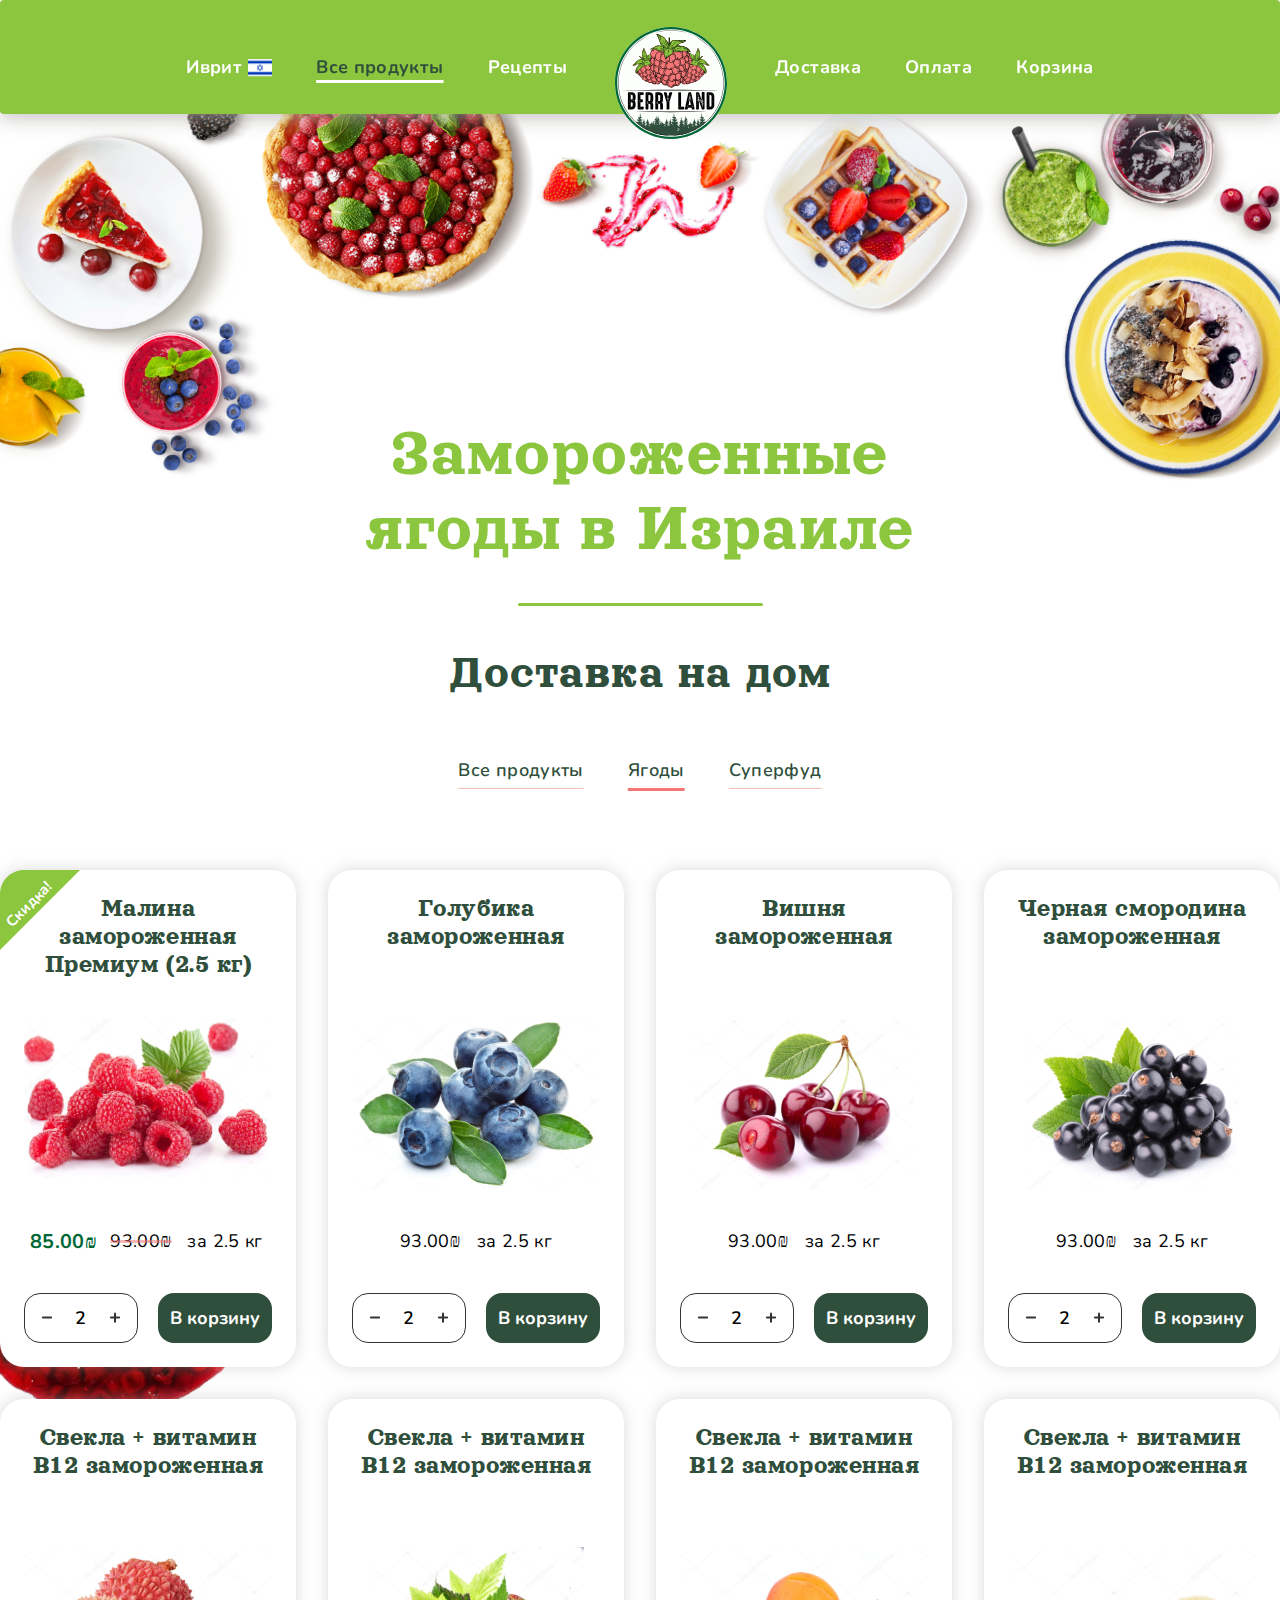
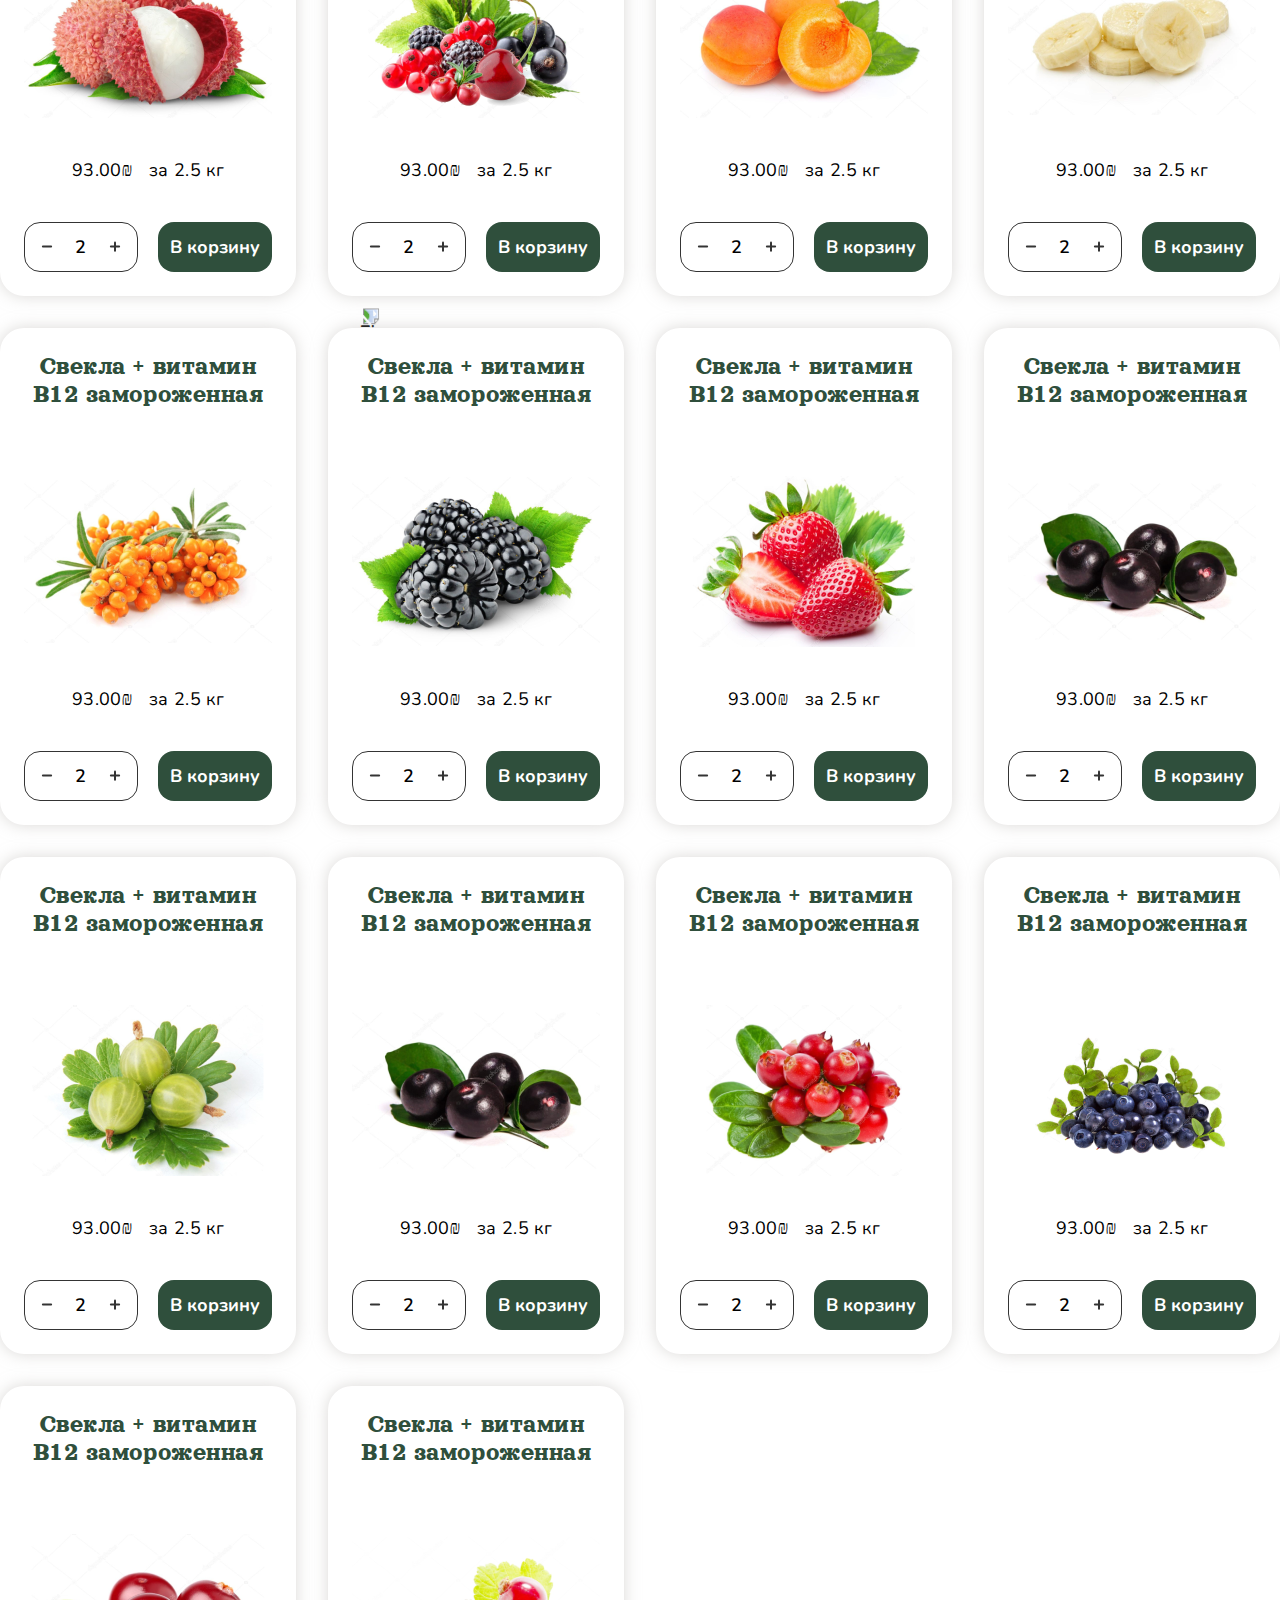
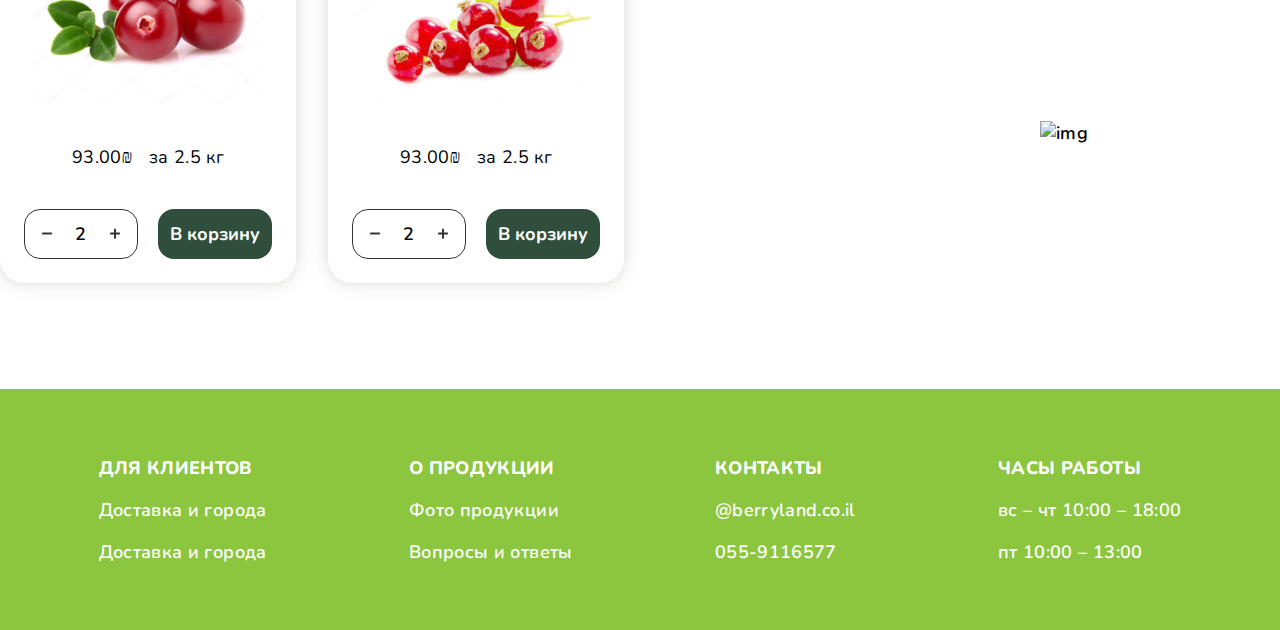
==== html/berries.html @ 172bd093 "Add files via upload" ====
<!DOCTYPE html>
<html lang="en">
<head>
    <meta charset="UTF-8">
    <meta name="viewport" content="width=device-width, initial-scale=1.0">
    <title>berryland</title>
    <link rel="icon" href="../img/berry.png">

    <link rel="stylesheet" href="../css/styles.css">
    
</head>
<body>
    <div class="wrapper">
        <header class="header">
            <div class="container">
                <div class="header-inner">
                    <div class="menu">
                        <ul class="menu-list__right">
                            <li class="menu-list__item"> <a href="#">Иврит<img src="../img/israel-flag-icon.png" alt="flag" class="menu-list__item-img"></a></li>
                            <li class="menu-list__item-here">Все продукты</li>
                            <li class="menu-list__item"> <a href="#">Рецепты</a> </li>
                        </ul>
                        </div>
                        <img src="../img/logo.svg" alt="logo" class="menu-logo">
                        <div class="menu">
                        <ul class="menu-list__left">
                            <li class="menu-list__item"><a href="#">Доставка</a></li>
                            <li class="menu-list__item"><a href="#">Оплата</a></li>
                            <li class="menu-list__item"><a href="#">Корзина</a></li>
                        </ul>
                    </div>
                    </div>
                </div>
        </header>

        <main class="main">

            <img src="../img/main-1.png" alt="img" class="main-back">

            <img src="../img/left-back-1.jpg" alt="img" class="main-back__left left-1">
            <img src="../img/left-back-2.png" alt="img" class="main-back__left left-2">
            <img src="../img/left-back-3.png" alt="img" class="main-back__left left-3">

            <img src="../img/left-back-3.png" alt="img" class="main-back__right right-1">
            <img src="../img/left-back-2.png" alt="img" class="main-back__right right-2">
            <img src="../img/righr-back-1.png" alt="img" class="main-back__right right-3">

            <section class="main-screen">
                <div class="main-title">Замороженные ягоды в Израиле</div>
                <img src="../img/Line-main.svg" alt="line" class="main-title__line">

                <h1 class="main-delivery__title">Доставка на дом</h1>

                <ul class="main-menu__list">
                    <li class="main-menu__item"><a href="../index.html">Все продукты</a></li>
                    <li class="main-menu__item active"><a href="#">Ягоды</a></li>
                    <li class="main-menu__item"><a href="./superfood.html">Суперфуд</a></li>
                </ul>

                <div class="card-layout">
                    <div class="card-layout__item">
                        
                        <div class="card">
                            <svg xmlns="http://www.w3.org/2000/svg" width="80" height="80" viewBox="0 0 80 80" fill="none" class="card-discount">
                                <path d="M80 0H24C10.7452 0 0 10.7452 0 24V80L80 0Z" fill="#8CC63F"/><p class="card-discount__text">Скидка!</p>
                                </svg>
                            <h3 class='card-title'>Малина замороженная Премиум (2.5 кг)</h3>
                            <img src="../img/Rectangle 2.png" alt="raspberry" class='card-img'>
                            <div class="card-price">
                                <p class="card-price__now">85.00₪</p>
                                <p class="card-price__before">93.00₪</p>
                                <p class="card-weight">за 2.5 кг</p>
                            </div>
                            <div class="cart-adder">
                            <div class="quantity">
                                <button>
                                    <svg xmlns="http://www.w3.org/2000/svg" width="12" height="13" viewBox="0 0 12 13" fill="none">
                                        <path d="M1.875 6.5H10.125" stroke="#343434" stroke-width="2" stroke-linecap="round" stroke-linejoin="round"/>
                                        </svg>
                                      <path stroke-linejoin="round" stroke-linecap="round" stroke-width="2.5" stroke="#47484b" d="M20 12L4 12"></path>
                                    </svg>
                                  </button>
                                  <label>2</label>
                                  <button>
                                    <svg xmlns="http://www.w3.org/2000/svg" width="12" height="13" viewBox="0 0 12 13" fill="none">
                                        <path d="M1.875 6.5H10.125" stroke="#343434" stroke-width="2" stroke-linecap="round" stroke-linejoin="round"/>
                                        <path d="M6 2.375V10.625" stroke="#343434" stroke-width="2" stroke-linecap="round" stroke-linejoin="round"/>
                                        </svg>
                                      <path stroke-linejoin="round" stroke-linecap="round" stroke-width="2.5" stroke="#47484b" d="M12 4V20M20 12H4"></path>
                                    </svg>
                                  </button>
                            </div>
                            <button class="quantity-cart">В корзину</button>
                        </div>
                        </div>
                    </div>
                
                    <div class="card-layout__item">
                        <div class="card">
                            <h3 class='card-title'>Голубика замороженная</h3>
                            <img src="../img/blackberrt.png" alt="raspberry" class='card-img'>
                            <div class="card-price">
                                <p class="card-weight">93.00₪</p>
                                <p class="card-weight">за 2.5 кг</p>
                            </div>
                            <div class="cart-adder">
                            <div class="quantity">
                                <button>
                                    <svg xmlns="http://www.w3.org/2000/svg" width="12" height="13" viewBox="0 0 12 13" fill="none">
                                        <path d="M1.875 6.5H10.125" stroke="#343434" stroke-width="2" stroke-linecap="round" stroke-linejoin="round"/>
                                        </svg>
                                      <path stroke-linejoin="round" stroke-linecap="round" stroke-width="2.5" stroke="#47484b" d="M20 12L4 12"></path>
                                    </svg>
                                  </button>
                                  <label>2</label>
                                  <button>
                                    <svg xmlns="http://www.w3.org/2000/svg" width="12" height="13" viewBox="0 0 12 13" fill="none">
                                        <path d="M1.875 6.5H10.125" stroke="#343434" stroke-width="2" stroke-linecap="round" stroke-linejoin="round"/>
                                        <path d="M6 2.375V10.625" stroke="#343434" stroke-width="2" stroke-linecap="round" stroke-linejoin="round"/>
                                        </svg>
                                      <path stroke-linejoin="round" stroke-linecap="round" stroke-width="2.5" stroke="#47484b" d="M12 4V20M20 12H4"></path>
                                    </svg>
                                  </button>
                            </div>
                            <button class="quantity-cart">В корзину</button>
                        </div>
                        </div>
                    </div>

                    <div class="card-layout__item">
                        <div class="card">
                            <h3 class='card-title'>Вишня замороженная</h3>
                            <img src="../img/cherry.png" alt="raspberry" class='card-img'>
                            <div class="card-price">
                                <p class="card-weight">93.00₪</p>
                                <p class="card-weight">за 2.5 кг</p>
                            </div>
                            <div class="cart-adder">
                            <div class="quantity">
                                <button>
                                    <svg xmlns="http://www.w3.org/2000/svg" width="12" height="13" viewBox="0 0 12 13" fill="none">
                                        <path d="M1.875 6.5H10.125" stroke="#343434" stroke-width="2" stroke-linecap="round" stroke-linejoin="round"/>
                                        </svg>
                                      <path stroke-linejoin="round" stroke-linecap="round" stroke-width="2.5" stroke="#47484b" d="M20 12L4 12"></path>
                                    </svg>
                                  </button>
                                  <label>2</label>
                                  <button>
                                    <svg xmlns="http://www.w3.org/2000/svg" width="12" height="13" viewBox="0 0 12 13" fill="none">
                                        <path d="M1.875 6.5H10.125" stroke="#343434" stroke-width="2" stroke-linecap="round" stroke-linejoin="round"/>
                                        <path d="M6 2.375V10.625" stroke="#343434" stroke-width="2" stroke-linecap="round" stroke-linejoin="round"/>
                                        </svg>
                                      <path stroke-linejoin="round" stroke-linecap="round" stroke-width="2.5" stroke="#47484b" d="M12 4V20M20 12H4"></path>
                                    </svg>
                                  </button>
                            </div>
                            <button class="quantity-cart">В корзину</button>
                        </div>
                        </div>
                    </div>

                    <div class="card-layout__item">
                        <div class="card">
                            <h3 class='card-title'>Черная смородина замороженная</h3>
                            <img src="../img/smor.png" alt="raspberry" class='card-img'>
                            <div class="card-price">
                                <p class="card-weight">93.00₪</p>
                                <p class="card-weight">за 2.5 кг</p>
                            </div>
                            <div class="cart-adder">
                            <div class="quantity">
                                <button>
                                    <svg xmlns="http://www.w3.org/2000/svg" width="12" height="13" viewBox="0 0 12 13" fill="none">
                                        <path d="M1.875 6.5H10.125" stroke="#343434" stroke-width="2" stroke-linecap="round" stroke-linejoin="round"/>
                                        </svg>
                                      <path stroke-linejoin="round" stroke-linecap="round" stroke-width="2.5" stroke="#47484b" d="M20 12L4 12"></path>
                                    </svg>
                                  </button>
                                  <label>2</label>
                                  <button>
                                    <svg xmlns="http://www.w3.org/2000/svg" width="12" height="13" viewBox="0 0 12 13" fill="none">
                                        <path d="M1.875 6.5H10.125" stroke="#343434" stroke-width="2" stroke-linecap="round" stroke-linejoin="round"/>
                                        <path d="M6 2.375V10.625" stroke="#343434" stroke-width="2" stroke-linecap="round" stroke-linejoin="round"/>
                                        </svg>
                                      <path stroke-linejoin="round" stroke-linecap="round" stroke-width="2.5" stroke="#47484b" d="M12 4V20M20 12H4"></path>
                                    </svg>
                                  </button>
                            </div>
                            <button class="quantity-cart">В корзину</button>
                        </div>
                        </div>
                    </div>

                    

                    <div class="card-layout__item">
                        <div class="card">
                            <h3 class='card-title'>Свекла + витамин В12 замороженная</h3>
                            <img src="../img/lichi.png" alt="raspberry" class='card-img'>
                            <div class="card-price">
                                <p class="card-weight">93.00₪</p>
                                <p class="card-weight">за 2.5 кг</p>
                            </div>
                            <div class="cart-adder">
                            <div class="quantity">
                                <button>
                                    <svg xmlns="http://www.w3.org/2000/svg" width="12" height="13" viewBox="0 0 12 13" fill="none">
                                        <path d="M1.875 6.5H10.125" stroke="#343434" stroke-width="2" stroke-linecap="round" stroke-linejoin="round"/>
                                        </svg>
                                      <path stroke-linejoin="round" stroke-linecap="round" stroke-width="2.5" stroke="#47484b" d="M20 12L4 12"></path>
                                    </svg>
                                  </button>
                                  <label>2</label>
                                  <button>
                                    <svg xmlns="http://www.w3.org/2000/svg" width="12" height="13" viewBox="0 0 12 13" fill="none">
                                        <path d="M1.875 6.5H10.125" stroke="#343434" stroke-width="2" stroke-linecap="round" stroke-linejoin="round"/>
                                        <path d="M6 2.375V10.625" stroke="#343434" stroke-width="2" stroke-linecap="round" stroke-linejoin="round"/>
                                        </svg>
                                      <path stroke-linejoin="round" stroke-linecap="round" stroke-width="2.5" stroke="#47484b" d="M12 4V20M20 12H4"></path>
                                    </svg>
                                  </button>
                            </div>
                            <button class="quantity-cart">В корзину</button>
                        </div>
                        </div>
                    </div>

                    <div class="card-layout__item">
                        <div class="card">
                            <h3 class='card-title'>Свекла + витамин В12 замороженная</h3>
                            <img src="../img/berries.png" alt="raspberry" class='card-img'>
                            <div class="card-price">
                                <p class="card-weight">93.00₪</p>
                                <p class="card-weight">за 2.5 кг</p>
                            </div>
                            <div class="cart-adder">
                            <div class="quantity">
                                <button>
                                    <svg xmlns="http://www.w3.org/2000/svg" width="12" height="13" viewBox="0 0 12 13" fill="none">
                                        <path d="M1.875 6.5H10.125" stroke="#343434" stroke-width="2" stroke-linecap="round" stroke-linejoin="round"/>
                                        </svg>
                                      <path stroke-linejoin="round" stroke-linecap="round" stroke-width="2.5" stroke="#47484b" d="M20 12L4 12"></path>
                                    </svg>
                                  </button>
                                  <label>2</label>
                                  <button>
                                    <svg xmlns="http://www.w3.org/2000/svg" width="12" height="13" viewBox="0 0 12 13" fill="none">
                                        <path d="M1.875 6.5H10.125" stroke="#343434" stroke-width="2" stroke-linecap="round" stroke-linejoin="round"/>
                                        <path d="M6 2.375V10.625" stroke="#343434" stroke-width="2" stroke-linecap="round" stroke-linejoin="round"/>
                                        </svg>
                                      <path stroke-linejoin="round" stroke-linecap="round" stroke-width="2.5" stroke="#47484b" d="M12 4V20M20 12H4"></path>
                                    </svg>
                                  </button>
                            </div>
                            <button class="quantity-cart">В корзину</button>
                        </div>
                        </div>
                    </div>

                    <div class="card-layout__item">
                        <div class="card">
                            <h3 class='card-title'>Свекла + витамин В12 замороженная</h3>
                            <img src="../img/apricot.png" alt="raspberry" class='card-img'>
                            <div class="card-price">
                                <p class="card-weight">93.00₪</p>
                                <p class="card-weight">за 2.5 кг</p>
                            </div>
                            <div class="cart-adder">
                            <div class="quantity">
                                <button>
                                    <svg xmlns="http://www.w3.org/2000/svg" width="12" height="13" viewBox="0 0 12 13" fill="none">
                                        <path d="M1.875 6.5H10.125" stroke="#343434" stroke-width="2" stroke-linecap="round" stroke-linejoin="round"/>
                                        </svg>
                                      <path stroke-linejoin="round" stroke-linecap="round" stroke-width="2.5" stroke="#47484b" d="M20 12L4 12"></path>
                                    </svg>
                                  </button>
                                  <label>2</label>
                                  <button>
                                    <svg xmlns="http://www.w3.org/2000/svg" width="12" height="13" viewBox="0 0 12 13" fill="none">
                                        <path d="M1.875 6.5H10.125" stroke="#343434" stroke-width="2" stroke-linecap="round" stroke-linejoin="round"/>
                                        <path d="M6 2.375V10.625" stroke="#343434" stroke-width="2" stroke-linecap="round" stroke-linejoin="round"/>
                                        </svg>
                                      <path stroke-linejoin="round" stroke-linecap="round" stroke-width="2.5" stroke="#47484b" d="M12 4V20M20 12H4"></path>
                                    </svg>
                                  </button>
                            </div>
                            <button class="quantity-cart">В корзину</button>
                        </div>
                        </div>
                    </div>

                   

                    <div class="card-layout__item">
                        <div class="card">
                            <h3 class='card-title'>Свекла + витамин В12 замороженная</h3>
                            <img src="../img/banana.png" alt="raspberry" class='card-img'>
                            <div class="card-price">
                                <p class="card-weight">93.00₪</p>
                                <p class="card-weight">за 2.5 кг</p>
                            </div>
                            <div class="cart-adder">
                            <div class="quantity">
                                <button>
                                    <svg xmlns="http://www.w3.org/2000/svg" width="12" height="13" viewBox="0 0 12 13" fill="none">
                                        <path d="M1.875 6.5H10.125" stroke="#343434" stroke-width="2" stroke-linecap="round" stroke-linejoin="round"/>
                                        </svg>
                                      <path stroke-linejoin="round" stroke-linecap="round" stroke-width="2.5" stroke="#47484b" d="M20 12L4 12"></path>
                                    </svg>
                                  </button>
                                  <label>2</label>
                                  <button>
                                    <svg xmlns="http://www.w3.org/2000/svg" width="12" height="13" viewBox="0 0 12 13" fill="none">
                                        <path d="M1.875 6.5H10.125" stroke="#343434" stroke-width="2" stroke-linecap="round" stroke-linejoin="round"/>
                                        <path d="M6 2.375V10.625" stroke="#343434" stroke-width="2" stroke-linecap="round" stroke-linejoin="round"/>
                                        </svg>
                                      <path stroke-linejoin="round" stroke-linecap="round" stroke-width="2.5" stroke="#47484b" d="M12 4V20M20 12H4"></path>
                                    </svg>
                                  </button>
                            </div>
                            <button class="quantity-cart">В корзину</button>
                        </div>
                        </div>
                    </div>

                    <div class="card-layout__item">
                        <div class="card">
                            <h3 class='card-title'>Свекла + витамин В12 замороженная</h3>
                            <img src="../img/oblepih.png" alt="raspberry" class='card-img'>
                            <div class="card-price">
                                <p class="card-weight">93.00₪</p>
                                <p class="card-weight">за 2.5 кг</p>
                            </div>
                            <div class="cart-adder">
                            <div class="quantity">
                                <button>
                                    <svg xmlns="http://www.w3.org/2000/svg" width="12" height="13" viewBox="0 0 12 13" fill="none">
                                        <path d="M1.875 6.5H10.125" stroke="#343434" stroke-width="2" stroke-linecap="round" stroke-linejoin="round"/>
                                        </svg>
                                      <path stroke-linejoin="round" stroke-linecap="round" stroke-width="2.5" stroke="#47484b" d="M20 12L4 12"></path>
                                    </svg>
                                  </button>
                                  <label>2</label>
                                  <button>
                                    <svg xmlns="http://www.w3.org/2000/svg" width="12" height="13" viewBox="0 0 12 13" fill="none">
                                        <path d="M1.875 6.5H10.125" stroke="#343434" stroke-width="2" stroke-linecap="round" stroke-linejoin="round"/>
                                        <path d="M6 2.375V10.625" stroke="#343434" stroke-width="2" stroke-linecap="round" stroke-linejoin="round"/>
                                        </svg>
                                      <path stroke-linejoin="round" stroke-linecap="round" stroke-width="2.5" stroke="#47484b" d="M12 4V20M20 12H4"></path>
                                    </svg>
                                  </button>
                            </div>
                            <button class="quantity-cart">В корзину</button>
                        </div>
                        </div>
                    </div>

                    <div class="card-layout__item">
                        <div class="card">
                            <h3 class='card-title'>Свекла + витамин В12 замороженная</h3>
                            <img src="../img/ezhevik.png" alt="raspberry" class='card-img'>
                            <div class="card-price">
                                <p class="card-weight">93.00₪</p>
                                <p class="card-weight">за 2.5 кг</p>
                            </div>
                            <div class="cart-adder">
                            <div class="quantity">
                                <button>
                                    <svg xmlns="http://www.w3.org/2000/svg" width="12" height="13" viewBox="0 0 12 13" fill="none">
                                        <path d="M1.875 6.5H10.125" stroke="#343434" stroke-width="2" stroke-linecap="round" stroke-linejoin="round"/>
                                        </svg>
                                      <path stroke-linejoin="round" stroke-linecap="round" stroke-width="2.5" stroke="#47484b" d="M20 12L4 12"></path>
                                    </svg>
                                  </button>
                                  <label>2</label>
                                  <button>
                                    <svg xmlns="http://www.w3.org/2000/svg" width="12" height="13" viewBox="0 0 12 13" fill="none">
                                        <path d="M1.875 6.5H10.125" stroke="#343434" stroke-width="2" stroke-linecap="round" stroke-linejoin="round"/>
                                        <path d="M6 2.375V10.625" stroke="#343434" stroke-width="2" stroke-linecap="round" stroke-linejoin="round"/>
                                        </svg>
                                      <path stroke-linejoin="round" stroke-linecap="round" stroke-width="2.5" stroke="#47484b" d="M12 4V20M20 12H4"></path>
                                    </svg>
                                  </button>
                            </div>
                            <button class="quantity-cart">В корзину</button>
                        </div>
                        </div>
                    </div>

                    <div class="card-layout__item">
                        <div class="card">
                            <h3 class='card-title'>Свекла + витамин В12 замороженная</h3>
                            <img src="../img/strawberry.png" alt="raspberry" class='card-img'>
                            <div class="card-price">
                                <p class="card-weight">93.00₪</p>
                                <p class="card-weight">за 2.5 кг</p>
                            </div>
                            <div class="cart-adder">
                            <div class="quantity">
                                <button>
                                    <svg xmlns="http://www.w3.org/2000/svg" width="12" height="13" viewBox="0 0 12 13" fill="none">
                                        <path d="M1.875 6.5H10.125" stroke="#343434" stroke-width="2" stroke-linecap="round" stroke-linejoin="round"/>
                                        </svg>
                                      <path stroke-linejoin="round" stroke-linecap="round" stroke-width="2.5" stroke="#47484b" d="M20 12L4 12"></path>
                                    </svg>
                                  </button>
                                  <label>2</label>
                                  <button>
                                    <svg xmlns="http://www.w3.org/2000/svg" width="12" height="13" viewBox="0 0 12 13" fill="none">
                                        <path d="M1.875 6.5H10.125" stroke="#343434" stroke-width="2" stroke-linecap="round" stroke-linejoin="round"/>
                                        <path d="M6 2.375V10.625" stroke="#343434" stroke-width="2" stroke-linecap="round" stroke-linejoin="round"/>
                                        </svg>
                                      <path stroke-linejoin="round" stroke-linecap="round" stroke-width="2.5" stroke="#47484b" d="M12 4V20M20 12H4"></path>
                                    </svg>
                                  </button>
                            </div>
                            <button class="quantity-cart">В корзину</button>
                        </div>
                        </div>
                    </div>

                    <div class="card-layout__item">
                        <div class="card">
                            <h3 class='card-title'>Свекла + витамин В12 замороженная</h3>
                            <img src="../img/blackber.png" alt="raspberry" class='card-img'>
                            <div class="card-price">
                                <p class="card-weight">93.00₪</p>
                                <p class="card-weight">за 2.5 кг</p>
                            </div>
                            <div class="cart-adder">
                            <div class="quantity">
                                <button>
                                    <svg xmlns="http://www.w3.org/2000/svg" width="12" height="13" viewBox="0 0 12 13" fill="none">
                                        <path d="M1.875 6.5H10.125" stroke="#343434" stroke-width="2" stroke-linecap="round" stroke-linejoin="round"/>
                                        </svg>
                                      <path stroke-linejoin="round" stroke-linecap="round" stroke-width="2.5" stroke="#47484b" d="M20 12L4 12"></path>
                                    </svg>
                                  </button>
                                  <label>2</label>
                                  <button>
                                    <svg xmlns="http://www.w3.org/2000/svg" width="12" height="13" viewBox="0 0 12 13" fill="none">
                                        <path d="M1.875 6.5H10.125" stroke="#343434" stroke-width="2" stroke-linecap="round" stroke-linejoin="round"/>
                                        <path d="M6 2.375V10.625" stroke="#343434" stroke-width="2" stroke-linecap="round" stroke-linejoin="round"/>
                                        </svg>
                                      <path stroke-linejoin="round" stroke-linecap="round" stroke-width="2.5" stroke="#47484b" d="M12 4V20M20 12H4"></path>
                                    </svg>
                                  </button>
                            </div>
                            <button class="quantity-cart">В корзину</button>
                        </div>
                        </div>
                    </div>

                    <div class="card-layout__item">
                        <div class="card">
                            <h3 class='card-title'>Свекла + витамин В12 замороженная</h3>
                            <img src="../img/greeberry.png" alt="raspberry" class='card-img'>
                            <div class="card-price">
                                <p class="card-weight">93.00₪</p>
                                <p class="card-weight">за 2.5 кг</p>
                            </div>
                            <div class="cart-adder">
                            <div class="quantity">
                                <button>
                                    <svg xmlns="http://www.w3.org/2000/svg" width="12" height="13" viewBox="0 0 12 13" fill="none">
                                        <path d="M1.875 6.5H10.125" stroke="#343434" stroke-width="2" stroke-linecap="round" stroke-linejoin="round"/>
                                        </svg>
                                      <path stroke-linejoin="round" stroke-linecap="round" stroke-width="2.5" stroke="#47484b" d="M20 12L4 12"></path>
                                    </svg>
                                  </button>
                                  <label>2</label>
                                  <button>
                                    <svg xmlns="http://www.w3.org/2000/svg" width="12" height="13" viewBox="0 0 12 13" fill="none">
                                        <path d="M1.875 6.5H10.125" stroke="#343434" stroke-width="2" stroke-linecap="round" stroke-linejoin="round"/>
                                        <path d="M6 2.375V10.625" stroke="#343434" stroke-width="2" stroke-linecap="round" stroke-linejoin="round"/>
                                        </svg>
                                      <path stroke-linejoin="round" stroke-linecap="round" stroke-width="2.5" stroke="#47484b" d="M12 4V20M20 12H4"></path>
                                    </svg>
                                  </button>
                            </div>
                            <button class="quantity-cart">В корзину</button>
                        </div>
                        </div>
                    </div>

                    <div class="card-layout__item">
                        <div class="card">
                            <h3 class='card-title'>Свекла + витамин В12 замороженная</h3>
                            <img src="../img/blackber.png" alt="raspberry" class='card-img'>
                            <div class="card-price">
                                <p class="card-weight">93.00₪</p>
                                <p class="card-weight">за 2.5 кг</p>
                            </div>
                            <div class="cart-adder">
                            <div class="quantity">
                                <button>
                                    <svg xmlns="http://www.w3.org/2000/svg" width="12" height="13" viewBox="0 0 12 13" fill="none">
                                        <path d="M1.875 6.5H10.125" stroke="#343434" stroke-width="2" stroke-linecap="round" stroke-linejoin="round"/>
                                        </svg>
                                      <path stroke-linejoin="round" stroke-linecap="round" stroke-width="2.5" stroke="#47484b" d="M20 12L4 12"></path>
                                    </svg>
                                  </button>
                                  <label>2</label>
                                  <button>
                                    <svg xmlns="http://www.w3.org/2000/svg" width="12" height="13" viewBox="0 0 12 13" fill="none">
                                        <path d="M1.875 6.5H10.125" stroke="#343434" stroke-width="2" stroke-linecap="round" stroke-linejoin="round"/>
                                        <path d="M6 2.375V10.625" stroke="#343434" stroke-width="2" stroke-linecap="round" stroke-linejoin="round"/>
                                        </svg>
                                      <path stroke-linejoin="round" stroke-linecap="round" stroke-width="2.5" stroke="#47484b" d="M12 4V20M20 12H4"></path>
                                    </svg>
                                  </button>
                            </div>
                            <button class="quantity-cart">В корзину</button>
                        </div>
                        </div>
                    </div>

                    <div class="card-layout__item">
                        <div class="card">
                            <h3 class='card-title'>Свекла + витамин В12 замороженная</h3>
                            <img src="../img/klukva.png" alt="raspberry" class='card-img'>
                            <div class="card-price">
                                <p class="card-weight">93.00₪</p>
                                <p class="card-weight">за 2.5 кг</p>
                            </div>
                            <div class="cart-adder">
                            <div class="quantity">
                                <button>
                                    <svg xmlns="http://www.w3.org/2000/svg" width="12" height="13" viewBox="0 0 12 13" fill="none">
                                        <path d="M1.875 6.5H10.125" stroke="#343434" stroke-width="2" stroke-linecap="round" stroke-linejoin="round"/>
                                        </svg>
                                      <path stroke-linejoin="round" stroke-linecap="round" stroke-width="2.5" stroke="#47484b" d="M20 12L4 12"></path>
                                    </svg>
                                  </button>
                                  <label>2</label>
                                  <button>
                                    <svg xmlns="http://www.w3.org/2000/svg" width="12" height="13" viewBox="0 0 12 13" fill="none">
                                        <path d="M1.875 6.5H10.125" stroke="#343434" stroke-width="2" stroke-linecap="round" stroke-linejoin="round"/>
                                        <path d="M6 2.375V10.625" stroke="#343434" stroke-width="2" stroke-linecap="round" stroke-linejoin="round"/>
                                        </svg>
                                      <path stroke-linejoin="round" stroke-linecap="round" stroke-width="2.5" stroke="#47484b" d="M12 4V20M20 12H4"></path>
                                    </svg>
                                  </button>
                            </div>
                            <button class="quantity-cart">В корзину</button>
                        </div>
                        </div>
                    </div>

                    <div class="card-layout__item">
                        <div class="card">
                            <h3 class='card-title'>Свекла + витамин В12 замороженная</h3>
                            <img src="../img/black.png" alt="raspberry" class='card-img'>
                            <div class="card-price">
                                <p class="card-weight">93.00₪</p>
                                <p class="card-weight">за 2.5 кг</p>
                            </div>
                            <div class="cart-adder">
                            <div class="quantity">
                                <button>
                                    <svg xmlns="http://www.w3.org/2000/svg" width="12" height="13" viewBox="0 0 12 13" fill="none">
                                        <path d="M1.875 6.5H10.125" stroke="#343434" stroke-width="2" stroke-linecap="round" stroke-linejoin="round"/>
                                        </svg>
                                      <path stroke-linejoin="round" stroke-linecap="round" stroke-width="2.5" stroke="#47484b" d="M20 12L4 12"></path>
                                    </svg>
                                  </button>
                                  <label>2</label>
                                  <button>
                                    <svg xmlns="http://www.w3.org/2000/svg" width="12" height="13" viewBox="0 0 12 13" fill="none">
                                        <path d="M1.875 6.5H10.125" stroke="#343434" stroke-width="2" stroke-linecap="round" stroke-linejoin="round"/>
                                        <path d="M6 2.375V10.625" stroke="#343434" stroke-width="2" stroke-linecap="round" stroke-linejoin="round"/>
                                        </svg>
                                      <path stroke-linejoin="round" stroke-linecap="round" stroke-width="2.5" stroke="#47484b" d="M12 4V20M20 12H4"></path>
                                    </svg>
                                  </button>
                            </div>
                            <button class="quantity-cart">В корзину</button>
                        </div>
                        </div>
                    </div>


                    <div class="card-layout__item">
                        <div class="card">
                            <h3 class='card-title'>Свекла + витамин В12 замороженная</h3>
                            <img src="../img/redberry.png" alt="raspberry" class='card-img'>
                            <div class="card-price">
                                <p class="card-weight">93.00₪</p>
                                <p class="card-weight">за 2.5 кг</p>
                            </div>
                            <div class="cart-adder">
                            <div class="quantity">
                                <button>
                                    <svg xmlns="http://www.w3.org/2000/svg" width="12" height="13" viewBox="0 0 12 13" fill="none">
                                        <path d="M1.875 6.5H10.125" stroke="#343434" stroke-width="2" stroke-linecap="round" stroke-linejoin="round"/>
                                        </svg>
                                      <path stroke-linejoin="round" stroke-linecap="round" stroke-width="2.5" stroke="#47484b" d="M20 12L4 12"></path>
                                    </svg>
                                  </button>
                                  <label>2</label>
                                  <button>
                                    <svg xmlns="http://www.w3.org/2000/svg" width="12" height="13" viewBox="0 0 12 13" fill="none">
                                        <path d="M1.875 6.5H10.125" stroke="#343434" stroke-width="2" stroke-linecap="round" stroke-linejoin="round"/>
                                        <path d="M6 2.375V10.625" stroke="#343434" stroke-width="2" stroke-linecap="round" stroke-linejoin="round"/>
                                        </svg>
                                      <path stroke-linejoin="round" stroke-linecap="round" stroke-width="2.5" stroke="#47484b" d="M12 4V20M20 12H4"></path>
                                    </svg>
                                  </button>
                            </div>
                            <button class="quantity-cart">В корзину</button>
                        </div>
                        </div>
                    </div>

                    <div class="card-layout__item">
                        <div class="card">
                            <h3 class='card-title'>Свекла + витамин В12 замороженная</h3>
                            <img src="../img/reddd.png" alt="raspberry" class='card-img'>
                            <div class="card-price">
                                <p class="card-weight">93.00₪</p>
                                <p class="card-weight">за 2.5 кг</p>
                            </div>
                            <div class="cart-adder">
                            <div class="quantity">
                                <button>
                                    <svg xmlns="http://www.w3.org/2000/svg" width="12" height="13" viewBox="0 0 12 13" fill="none">
                                        <path d="M1.875 6.5H10.125" stroke="#343434" stroke-width="2" stroke-linecap="round" stroke-linejoin="round"/>
                                        </svg>
                                      <path stroke-linejoin="round" stroke-linecap="round" stroke-width="2.5" stroke="#47484b" d="M20 12L4 12"></path>
                                    </svg>
                                  </button>
                                  <label>2</label>
                                  <button>
                                    <svg xmlns="http://www.w3.org/2000/svg" width="12" height="13" viewBox="0 0 12 13" fill="none">
                                        <path d="M1.875 6.5H10.125" stroke="#343434" stroke-width="2" stroke-linecap="round" stroke-linejoin="round"/>
                                        <path d="M6 2.375V10.625" stroke="#343434" stroke-width="2" stroke-linecap="round" stroke-linejoin="round"/>
                                        </svg>
                                      <path stroke-linejoin="round" stroke-linecap="round" stroke-width="2.5" stroke="#47484b" d="M12 4V20M20 12H4"></path>
                                    </svg>
                                  </button>
                            </div>
                            <button class="quantity-cart">В корзину</button>
                        </div>
                        </div>
                    </div>
                   
            </section>

        </main>

        <footer class="footer">
            <div class="container-f">
                <div class="footer-menu">
                    <ul class="footer-menu__list">
                        <li class="footer-menu__title">ДЛЯ КЛИЕНТОВ</li>
                        <li class="footer-menu__item"><a href="#">Доставка и города</a></li>
                        <li class="footer-menu__item"><a href="#">Доставка и города</a></li>
                    </ul>
                    <ul class="footer-menu__list">
                        <li class="footer-menu__title">О ПРОДУКЦИИ</li>
                        <li class="footer-menu__item"><a href="#">Фото продукции</a></li>
                        <li class="footer-menu__item"><a href="#">Вопросы и ответы</a></li>
                    </ul>
                    <ul class="footer-menu__list">
                        <li class="footer-menu__title">КОНТАКТЫ</li>
                        <li class="footer-menu__link"><a href="#">@berryland.co.il</a></li>
                        <li class="footer-menu__link"><a href="#">055-9116577</a></li>
                    </ul>
                    <ul class="footer-menu__list">
                        <li class="footer-menu__title">ЧАСЫ РАБОТЫ</li>
                        <li class="footer-menu__item">вс – чт 10:00  – 18:00</li>
                        <li class="footer-menu__item">пт 10:00  – 13:00</li>
                    </ul>
                </div>
            </div>
        </footer>
    </div>
    
</body>
</html>
---- css/styles.css ----
@import './normalize.css';
@import url('https://fonts.googleapis.com/css2?family=Nunito:wght@400;700&display=swap');
@import url('https://fonts.googleapis.com/css2?family=Orelega+One&display=swap');

html{
    box-sizing: border-box;
    max-height: 100%;
    min-height: 100vh;
}

*, *::after, *::before{
    box-sizing: inherit;
    padding: 0;
    margin: 0;
}

ul{
    list-style: none;
}

a{
    text-decoration: none;
    color: inherit;

h1{
    margin: 0;
}

}
html, body{
    height: 100%;
}

body{
    color: #000;
    font-family: Nunito;
    font-size: 1.125rem;
    font-style: normal;
    font-weight: 600;
    line-height: normal;
    letter-spacing: 0.0225rem;
}

.wrapper{
    min-height: 100%;
    display: flex;
    flex-direction: column;
}

.header{
    border-radius: 0.25rem;
    background: #8CC63F;
    box-shadow: 0px 4px 20px 0px rgba(184, 180, 176, 0.80);
    position: sticky;
    top: -1em;
    z-index: 2;
}

.container{
    display: flex;
    flex-direction: column;
    justify-content: center;
    align-items: center;
    height: 7.125rem;
}
.container-f{
    display: flex;
    flex-direction: column;
    justify-content: center;
    align-items: center;
}

.header-inner{
    display: flex;
    justify-content: center;
    align-items: center;
    margin-top: 3.25rem;
}

.menu{
    margin: 3rem;
    margin-top: 1rem;
}

.menu-list__item{
    color: #FFF;
    font-family: Nunito;
    font-size: 1.125rem;
    font-style: normal;
    font-weight: 700;
    line-height: normal;
    letter-spacing: 0.0225rem;
}
.menu-list__item-img{
    width: 1.5rem;
    height: 1.0625rem;
    flex-shrink: 0;
    margin-left: 0.38rem;
    background: url(<path-to-image>), lightgray 50% / cover no-repeat;
    transform: translateY(.2rem);
}

.menu-list__item-here{
    color: #2F4F3C;
    font-family: Nunito;
    font-size: 1.125rem;
    font-style: normal;
    font-weight: 700;
    line-height: normal;
    letter-spacing: 0.0225rem;
    text-decoration: underline 2.5px #fff;
    text-underline-offset: 7px;
}

.menu-logo{
    width: 7rem;
    height: 7rem;
    flex-shrink: 0;
}

.menu-list__right, .menu-list__left{
    display: inline-flex;
    align-items: flex-start;
    gap: 2.75rem;

}

.main{
    flex-grow: 1;
  } 

.main-back{
    background: url(<path-to-image>), lightgray 50% / cover no-repeat;
    width: 100%;
    margin-top: -5.1rem;
    position: absolute;
    z-index: -1;
}
.main-back__left, .main-back__right{
    position: absolute;
    z-index: -1;
}
.left-1{
    width: 21.25rem;
    height: 21.25rem;
    margin-top: 60.56rem;
    margin-left: -4rem;
}
.left-2{
    width: 27.625rem;
    height: 28rem;
    transform: rotate(89.524deg);
    margin-top: 112.06rem;
    margin-left: -4rem;
}

.left-3{
    width: 50.40788rem;
    height: 30.8015rem;
    transform: rotate(-4.387deg);
    margin-top: 166.47rem;
    margin-left: -35rem;
}

.right-1{
    width: 51.40288rem;
    height: 30.8015rem;
    transform: rotate(-4.387deg);
    margin-top: 74.38rem;
    margin-left: 100rem;
}
.right-2{
    width: 27.625rem;
    height: 28rem;
    transform: rotate(17.189deg);
    margin-top: 128.5rem;
    margin-left: 100rem;
}
.right-3{
    width: 40rem;

    margin-top: 200.44rem;
    margin-left: 100rem;
}


.main-screen{
    margin: 0 10.5rem;
    display: flex;
    justify-content: center;
    align-items: center;
    flex-direction: column;
}

.main-title {
    color: #8CC63F;
    text-align: center;
    font-family: Orelega One;
    font-size: 4.3125rem;
    font-style: normal;
    font-weight: 400;
    line-height: normal;
    letter-spacing: 0.08625rem;
    margin-top: 18.81rem;
    margin-bottom: 2.37rem;
    width: 34.5rem;
}

.main-title__line{
    margin-bottom: 1.62rem;
}

.main-delivery__title{
    margin-bottom: 3.75rem;
    color: #2F4F3C;
    text-align: center;
    font-family: Orelega One;
    font-size: 3rem;
    font-style: normal;
    font-weight: 400;
    line-height: normal;
    letter-spacing: 0.06rem;
}

.main-menu__list{
    color: #2F4F3C;
    font-family: Nunito;
    display: inline-flex;
    align-items: flex-start;
    gap: 2.75rem;
    text-decoration: underline 1px rgba(244, 118, 118, 0.50);
    text-underline-offset: 12px;
    margin-bottom: 4.5rem;
}

.main-menu__item.active{
    text-decoration: underline 3px #F47676;
    
}

.main-menu__line{
    top: 2.5rem;
}

.card-layout {
    display: grid;
    grid-template-columns: repeat(4, 1fr);
    margin-bottom: 5.62rem;
}

.card-layout__item {
    margin: 1rem;
    position: relative;
}

.card-discount{
    position: absolute;
    top: 0rem;
    left: 0rem;
}
.card-discount__text{
    color: #fff;
    font-size: 0.9375rem;
    font-weight: 700;
    transform: rotate(-45deg);
    position: absolute;
    left: 0rem;
}

.card{
    display: flex;
    width: 18.5rem;
    padding: 1.5rem;
    flex-direction: column;
    align-items: center;
    gap: 1.25rem;
    border-radius: 1.5rem;
    background: #FFF;
    box-shadow: 0px 0px 16px 0px rgba(184, 180, 176, 0.50);
}

.card-title{
    height: 5.25rem;
    align-self: stretch;
    color: #2F4F3C;
    text-align: center;
    font-family: Orelega One;
    font-size: 1.625rem;
    font-style: normal;
    font-weight: 400;
    line-height: normal;
    letter-spacing: 0.0325rem;
    margin-bottom: 1.25rem;
}

.card-img{
    margin-bottom: 1.25rem;
}

.card-price{
    display: flex;
    align-items: flex-end;
    gap: 1rem;
    color: #000;
    font-family: Nunito;
    font-size: 1.125rem;
    font-style: normal;
    font-weight: 400;
    line-height: normal;
    letter-spacing: 0.0225rem;
    margin-bottom: 1.25rem;
}

.card-price__now{
    color: #006837;
    font-family: Nunito;
    transform: scale(1.1);
    font-weight: 700;
}

.card-price__before{
    text-decoration: line-through 3px #f4767688;
}

.card-price__before, .card-weight{
    color: #000;
    font-family: Nunito;
    font-size: 1.125rem;
    font-style: normal;
    font-weight: 400;
    line-height: normal;
    letter-spacing: 0.0225rem;
}

.cart-adder{
    display: flex;
    flex-direction: row;
    gap: 1.25rem;
}
.quantity{
    display: flex;
    width: 7.125rem;
    padding: 0.75rem 1rem;
    justify-content: space-between;
    align-items: center;
    border-radius: 1rem;
    border: 1px solid #343434;
}
.quantity button{
    background-color: transparent;
    border: none;
    cursor: pointer;
}
.quantity-cart{
    display: flex;
    width: 7.125rem;
    padding: 0.75rem 0.5rem;
    justify-content: space-between;
    align-items: center;
    border-radius: 1rem;
    background: #2F4F3C;
    border: none;
    cursor: pointer;
    color: #FFF;
    text-align: center;
    font-weight: 700;
    padding: 0.75rem;
}


.footer{
    display: flex;
    justify-content: center;
    align-items: center;
    height: 15.0625rem;
    background: #8CC63F;
    color: #FFF;
}

.footer-menu{
    display: flex;
    width: 67.6875rem;
    justify-content: space-between;
    align-items: flex-start;
}

.footer-menu__list{
    display: flex;
    flex-direction: column;
    align-items: flex-start;
    gap: 1.125rem;
}

.footer-menu__title{
    font-weight: 800;
}


@media (min-width: 2000px){
    .main-back__left, .main-back__right{
        display: block;
    }
}


@media (max-width: 1680px){
 .right-1, .right-2, .right-3{
    margin-left: 85rem;
 }
}

@media (max-width: 1480px){
    .right-1, .right-2, .right-3{
       margin-left: 65rem;
    }
   }
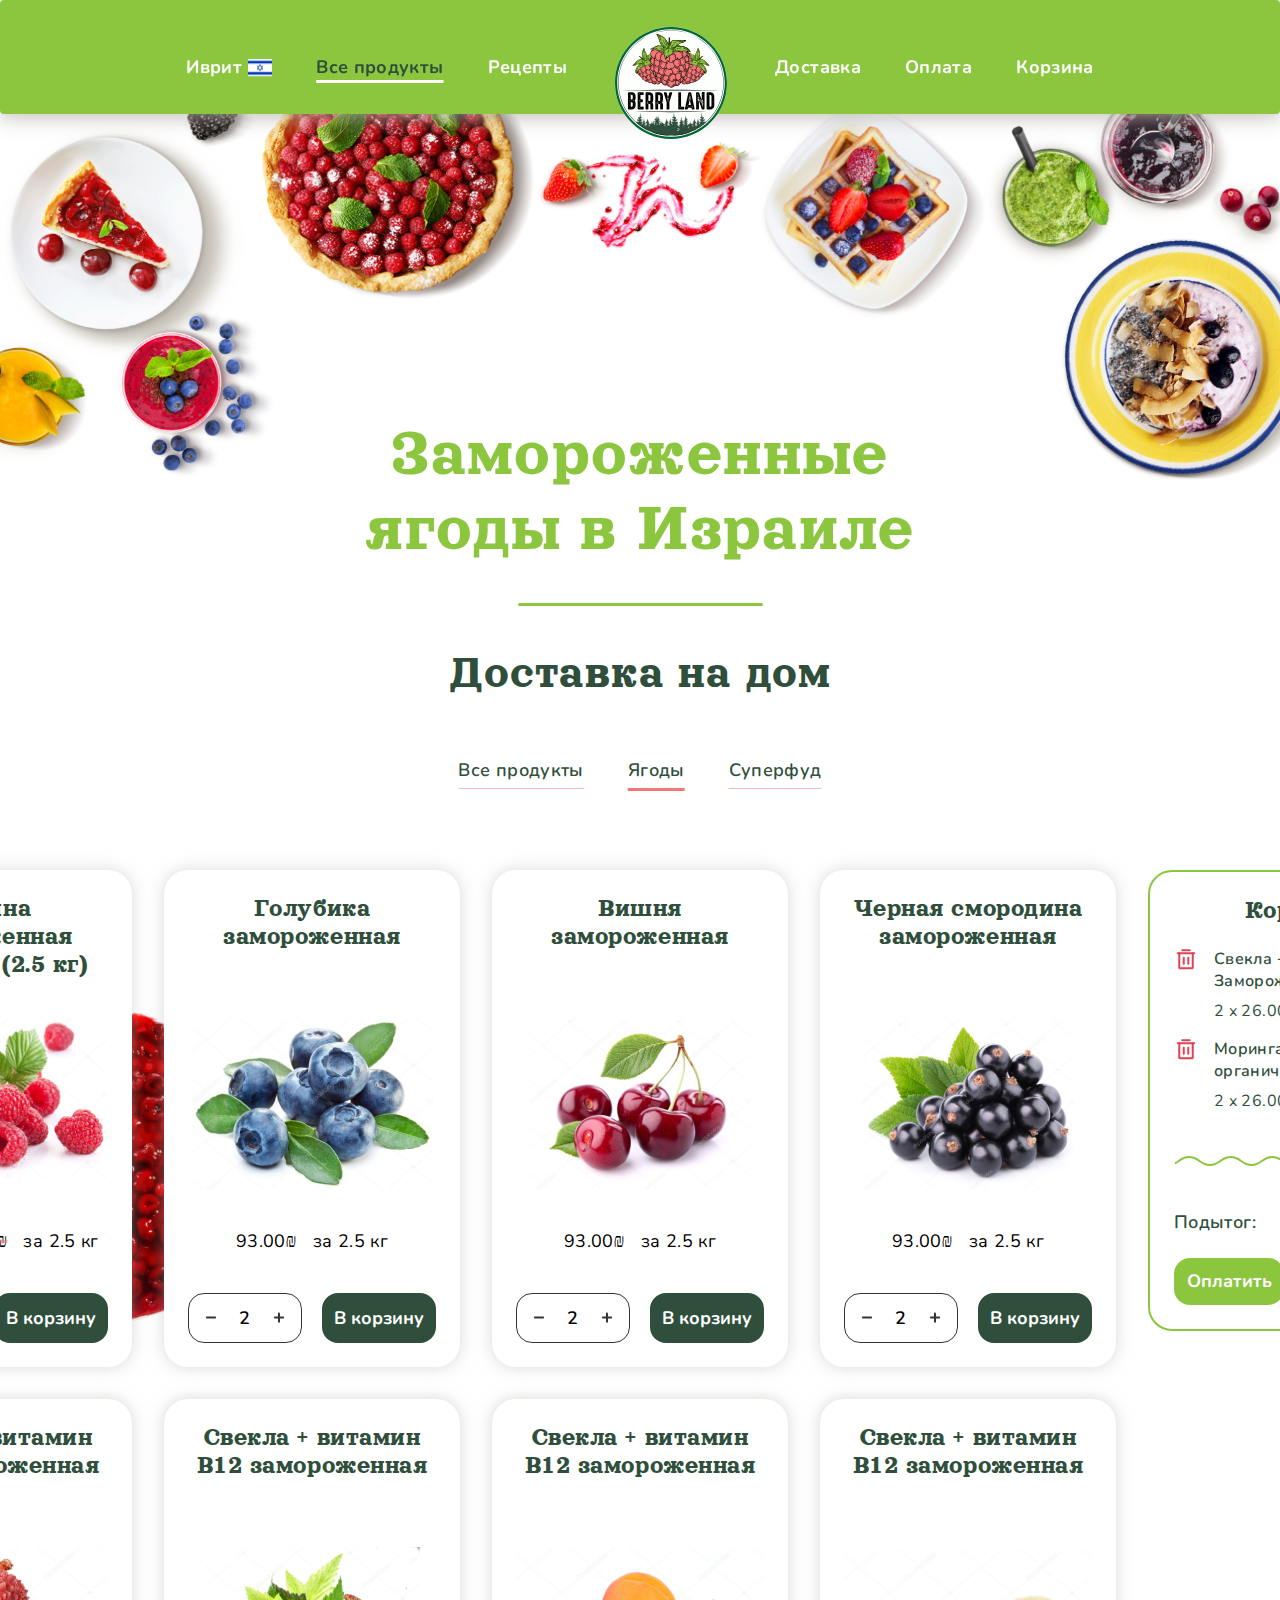
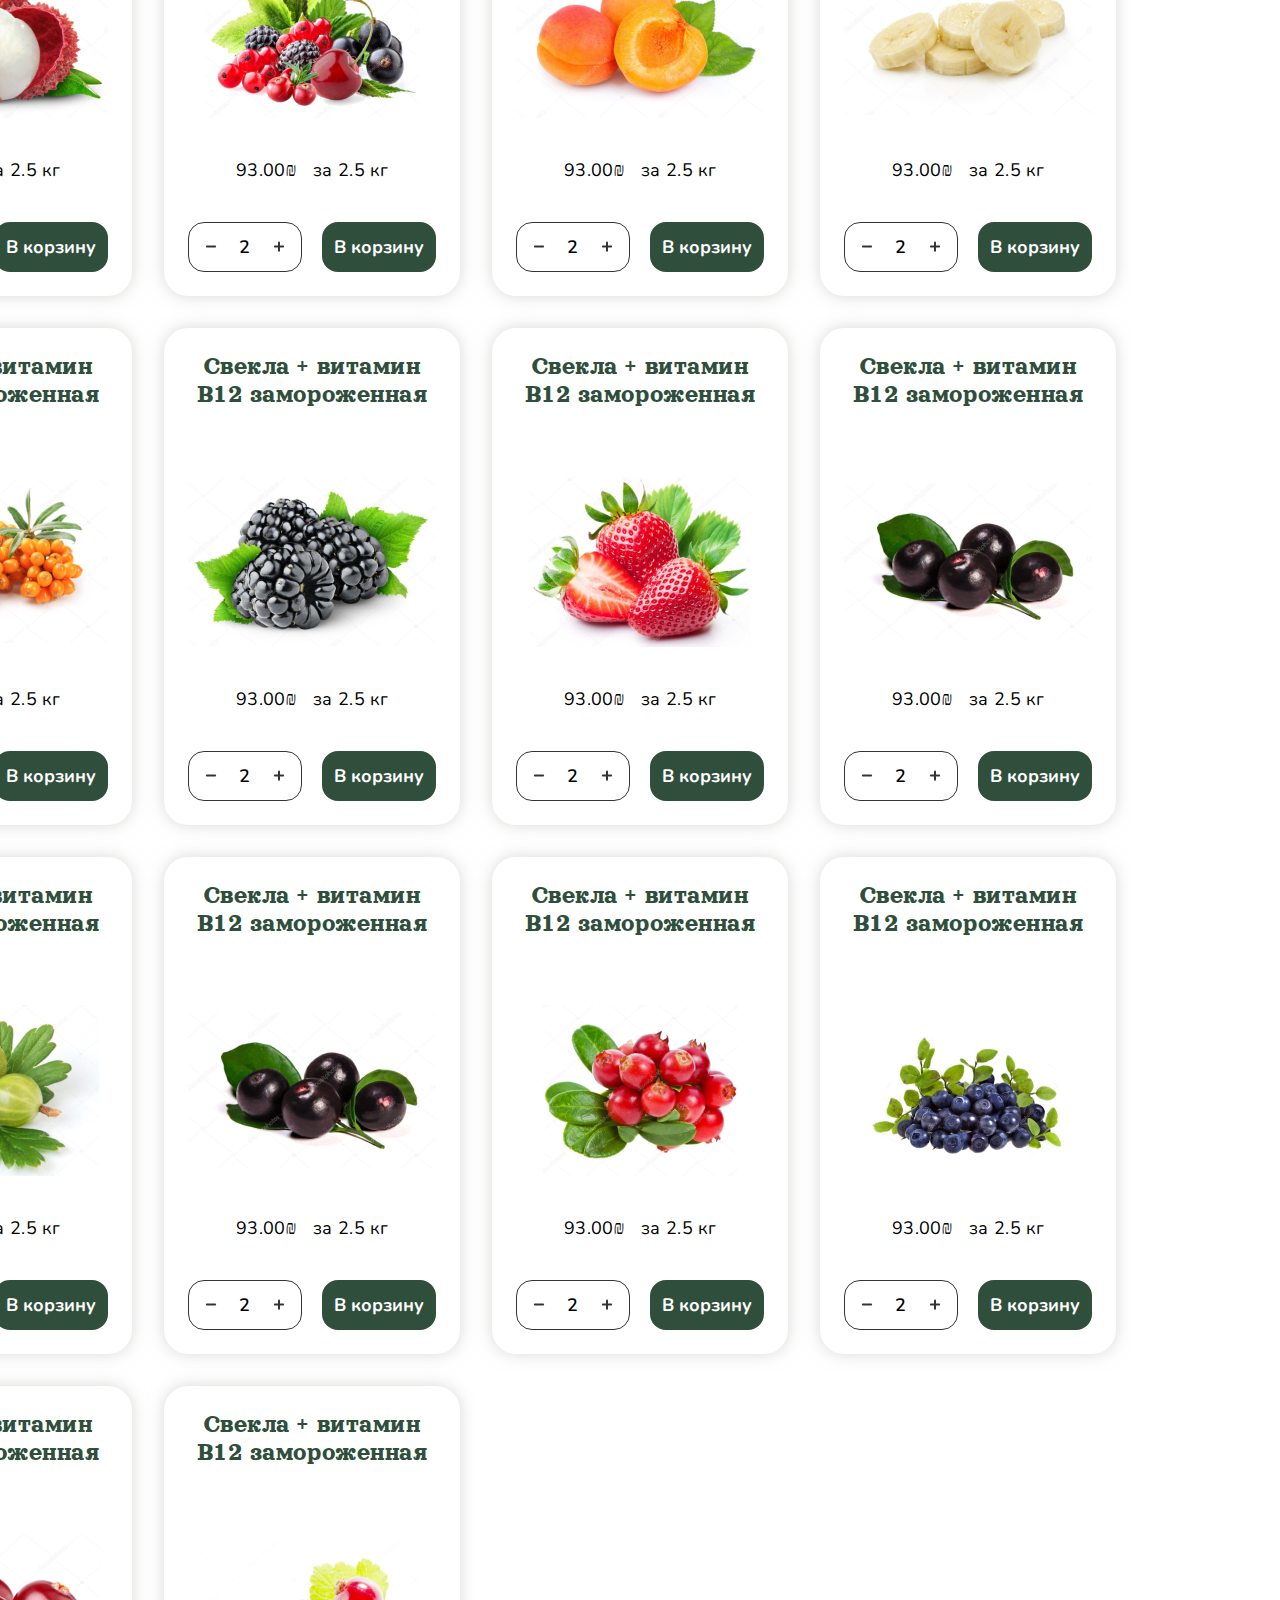
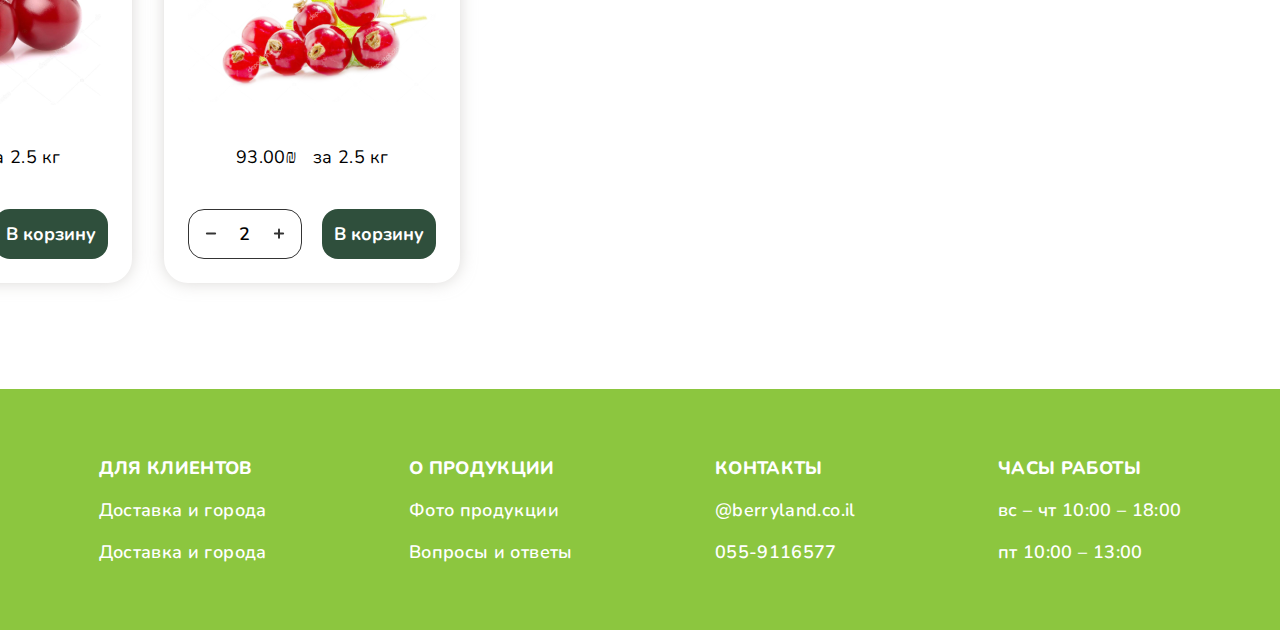
==== commit 84fa4df8: "still needed in correction" ====
--- a/html/berries.html
+++ b/html/berries.html
@@ -56,6 +56,47 @@
                     <li class="main-menu__item active"><a href="#">Ягоды</a></li>
                     <li class="main-menu__item"><a href="./superfood.html">Суперфуд</a></li>
                 </ul>
+                
+
+                <div class="cart-card">
+
+                  <div class="cart">
+                    
+                    <p class="cart-title">Корзина</p>
+  
+                    <div class="cart-items">
+                      <div class="cart-item">
+                        <div class="cart-trash__item">
+                          <img src="../img/TrashSimple.svg" alt="trash" class="cart-trash">
+                          
+                          <p class="cart-item__name">Свекла + витамин В12 Замороженная</p></div>
+                          <p class="cart-item__price">2 x 26.00₪</p>
+                        </div>
+  
+                        
+                        <div class="cart-trash__item">
+                          <img src="../img/TrashSimple.svg" alt="trash" class="cart-trash">
+                          
+                          <p class="cart-item__name">Моринга замороженная органическая</p></div>
+                          <p class="cart-item__price">2 x 26.00₪</p>
+                        </div>
+  
+                        
+                      
+                        <img src="../img/Vector.svg" alt="vector" class="vector">
+  
+                        <div class="cart-item__score">
+                          <p class="score__total-title">Подытог:</p>
+                          <p class="score__total">184.00₪</p>
+                        </div>
+  
+                        <div class="cart-adder">
+                          <button class="quantity-cart-pay">Оплатить</button>
+                          <button class="quantity-cart2">Корзина</button>
+                        </div>
+  
+                      </div>
+
 
                 <div class="card-layout">
                     <div class="card-layout__item">
--- a/css/styles.css
+++ b/css/styles.css
@@ -26,9 +26,14 @@
     margin: 0;
 }
 
+:root {
+    --index: calc(1vw + 1vh);
+}
+
 }
 html, body{
     height: 100%;
+
 }
 
 body{
@@ -39,12 +44,14 @@
     font-weight: 600;
     line-height: normal;
     letter-spacing: 0.0225rem;
+    overflow-x: hidden;
 }
 
 .wrapper{
     min-height: 100%;
     display: flex;
     flex-direction: column;
+    min-height: calc(100vh - calc(var(--index)*0.05));
 }
 
 .header{
@@ -129,6 +136,8 @@
     flex-grow: 1;
   } 
 
+
+/* BACKGROUND */
 .main-back{
     background: url(<path-to-image>), lightgray 50% / cover no-repeat;
     width: 100%;
@@ -143,44 +152,43 @@
 .left-1{
     width: 21.25rem;
     height: 21.25rem;
-    margin-top: 60.56rem;
-    margin-left: -4rem;
+    top: 110vh;
+    left: -7.5vh;
 }
 .left-2{
     width: 27.625rem;
     height: 28rem;
     transform: rotate(89.524deg);
-    margin-top: 112.06rem;
-    margin-left: -4rem;
+    top: 190vh;
+    left: -4vh;
 }
 
 .left-3{
     width: 50.40788rem;
     height: 30.8015rem;
     transform: rotate(-4.387deg);
-    margin-top: 166.47rem;
-    margin-left: -35rem;
+    top: 290vh;
+    left: -56vh;
 }
 
 .right-1{
     width: 51.40288rem;
     height: 30.8015rem;
     transform: rotate(-4.387deg);
-    margin-top: 74.38rem;
-    margin-left: 100rem;
+    top: 130.38vh;
+    left: 172vh;
 }
 .right-2{
+    width: 40rem;
+    top: 240.5vh;
+    left: 165vh;
+}
+.right-3{
     width: 27.625rem;
     height: 28rem;
     transform: rotate(17.189deg);
-    margin-top: 128.5rem;
-    margin-left: 100rem;
-}
-.right-3{
-    width: 40rem;
-
-    margin-top: 200.44rem;
-    margin-left: 100rem;
+    top: 350.44vh;
+    left: 165vh;
 }
 
 
@@ -242,6 +250,108 @@
     top: 2.5rem;
 }
 
+.cart-card{
+    display: flex;
+    flex-direction: row-reverse;
+    align-items: flex-start;
+}
+
+
+/* CART */
+.cart{
+    display: flex;
+    width: 18.5rem;
+    padding: 1.5rem;
+    flex-direction: column;
+    gap: 1.5rem;
+    margin: 1rem;
+    border-radius: 1.5rem;
+    border: 2px solid #8CC63F;
+    background: #FFF;
+}
+.cart-title{
+    align-self: stretch;
+    color: #2F4F3C;
+    text-align: center;
+    font-family: Orelega One;
+    font-size: 1.625rem;
+    font-weight: 400;
+    letter-spacing: 0.0325rem;
+}
+
+.cart-item{
+    display: flex;
+    margin-bottom: 1rem;
+    align-items: flex-start;
+    flex-direction: column;
+}
+
+.cart-trash__item{
+    display: flex;
+    flex-direction: row;
+    align-items: flex-start
+}
+
+.cart-item__name{
+    color: #2F4F3C;
+    font-size: 1rem;;
+    margin-bottom: 0.5rem;
+    margin-left: 1rem;
+}
+.cart-item__price{
+    color: #2F4F3C;
+    font-size: 1rem;    
+    font-weight: 400;
+    margin-left: 2.5rem;
+}
+.vector{
+    margin: 1.25rem 0;
+}
+
+.cart-item__score{
+    display: flex;
+    justify-content: space-between;
+}
+.score__total-title{
+    color: #2F4F3C;
+}
+.score__total{
+    color: #2F4F3C;
+    font-weight: 400;
+}
+
+.quantity-cart-pay{
+    display: flex;
+    justify-content: center;
+    align-items: center;
+    width: 7.125rem;
+    padding: 0.75rem 0.5rem;
+    border-radius: 1rem;
+    background: #8CC63F;
+    border: none;
+    color: #FFF;
+    font-size: 1.125rem;
+    font-weight: 700;
+    cursor: pointer;
+}
+
+.quantity-cart2{
+    display: flex;
+    justify-content: center;
+    align-items: center;
+    width: 7.125rem;
+    padding: 0.75rem 1rem;
+    justify-content: space-between;
+    align-items: center;
+    flex-shrink: 0;
+    border-radius: 1rem;
+    border: 1px solid #343434;
+    background: transparent;
+    color: #000;
+    cursor: pointer;
+}
+
+/* CARDS */
 .card-layout {
     display: grid;
     grid-template-columns: repeat(4, 1fr);
@@ -367,7 +477,20 @@
     padding: 0.75rem;
 }
 
-
+.card-layout, .card-layout__item{
+    transition: 400ms;
+}
+
+.card-layout .card-layout__item:hover {
+    transform: scale(1.05);
+  }
+  
+.card-layout:hover > .card-layout__item:not(:hover) {
+    filter: blur(1px);
+    transform: scale(0.95);
+}
+
+/* FOOTER */
 .footer{
     display: flex;
     justify-content: center;
@@ -395,7 +518,7 @@
     font-weight: 800;
 }
 
-
+/* ADAPTATION */
 @media (min-width: 2000px){
     .main-back__left, .main-back__right{
         display: block;
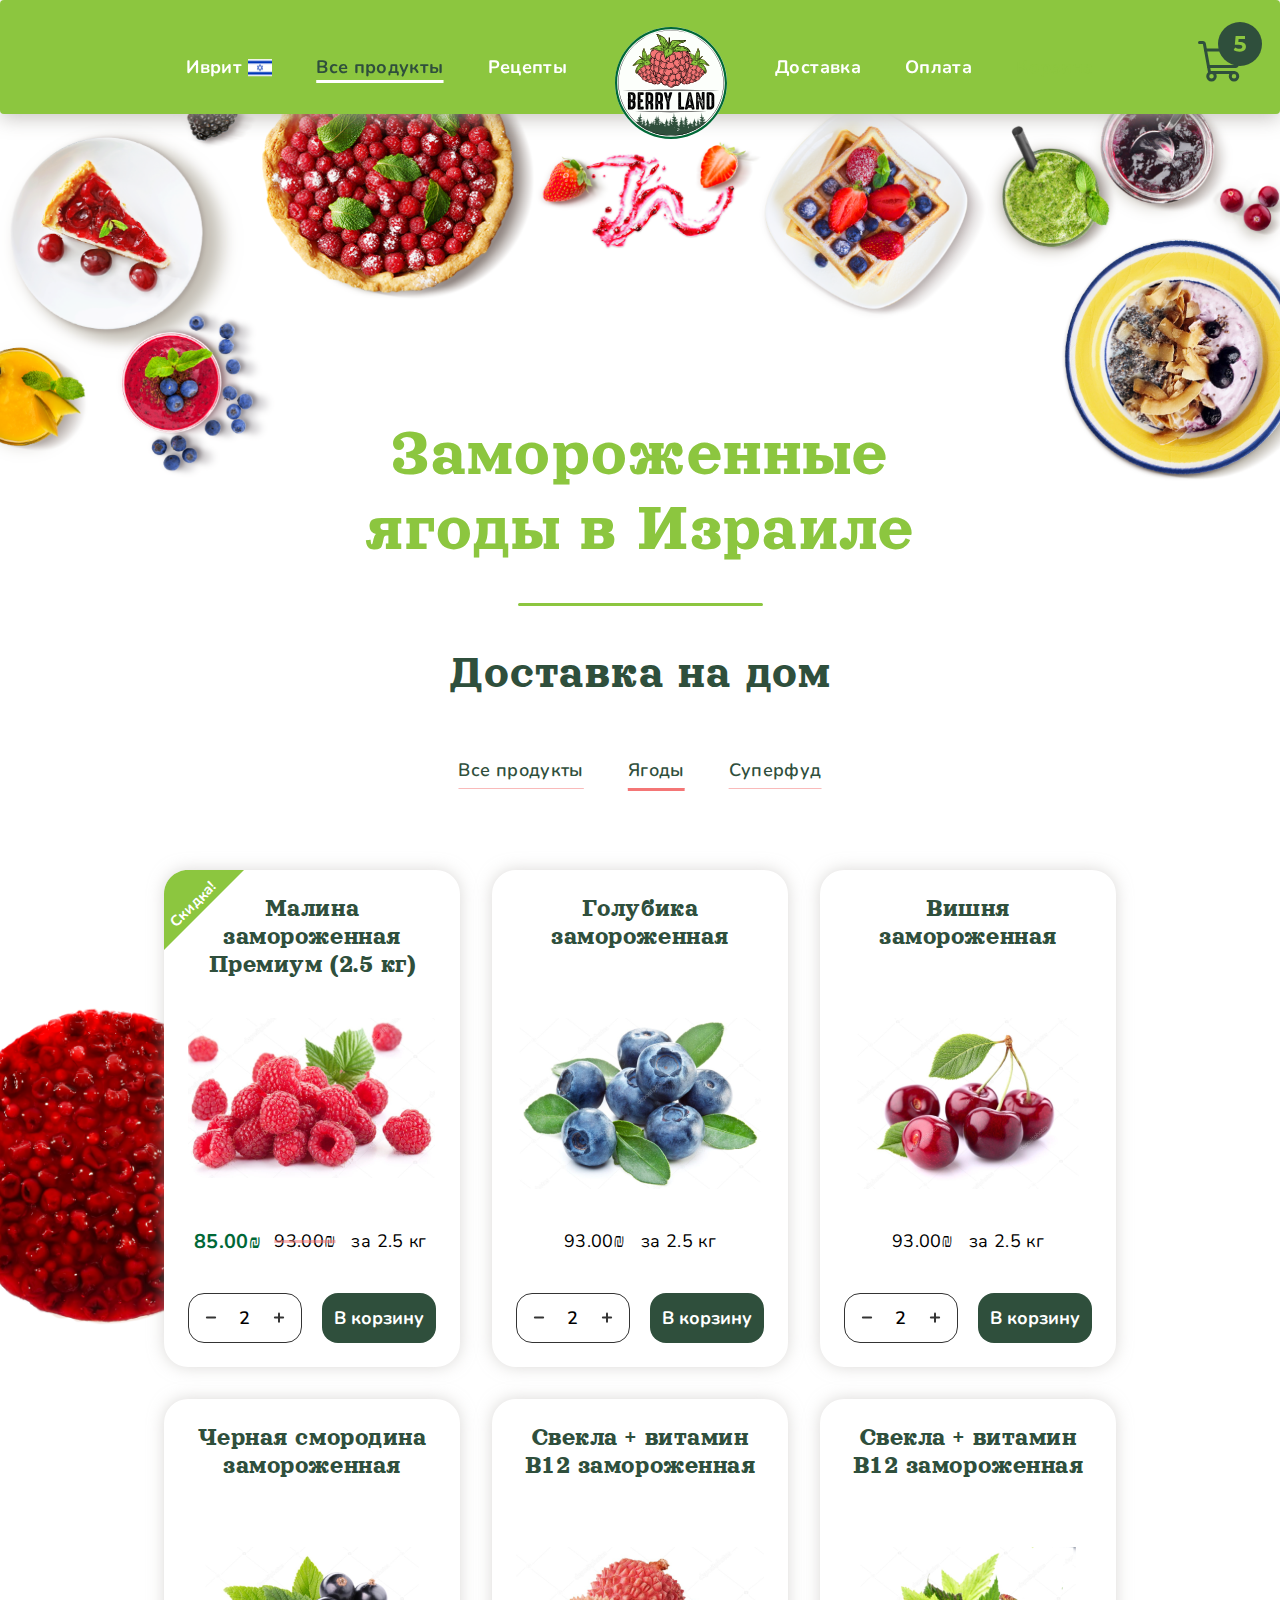
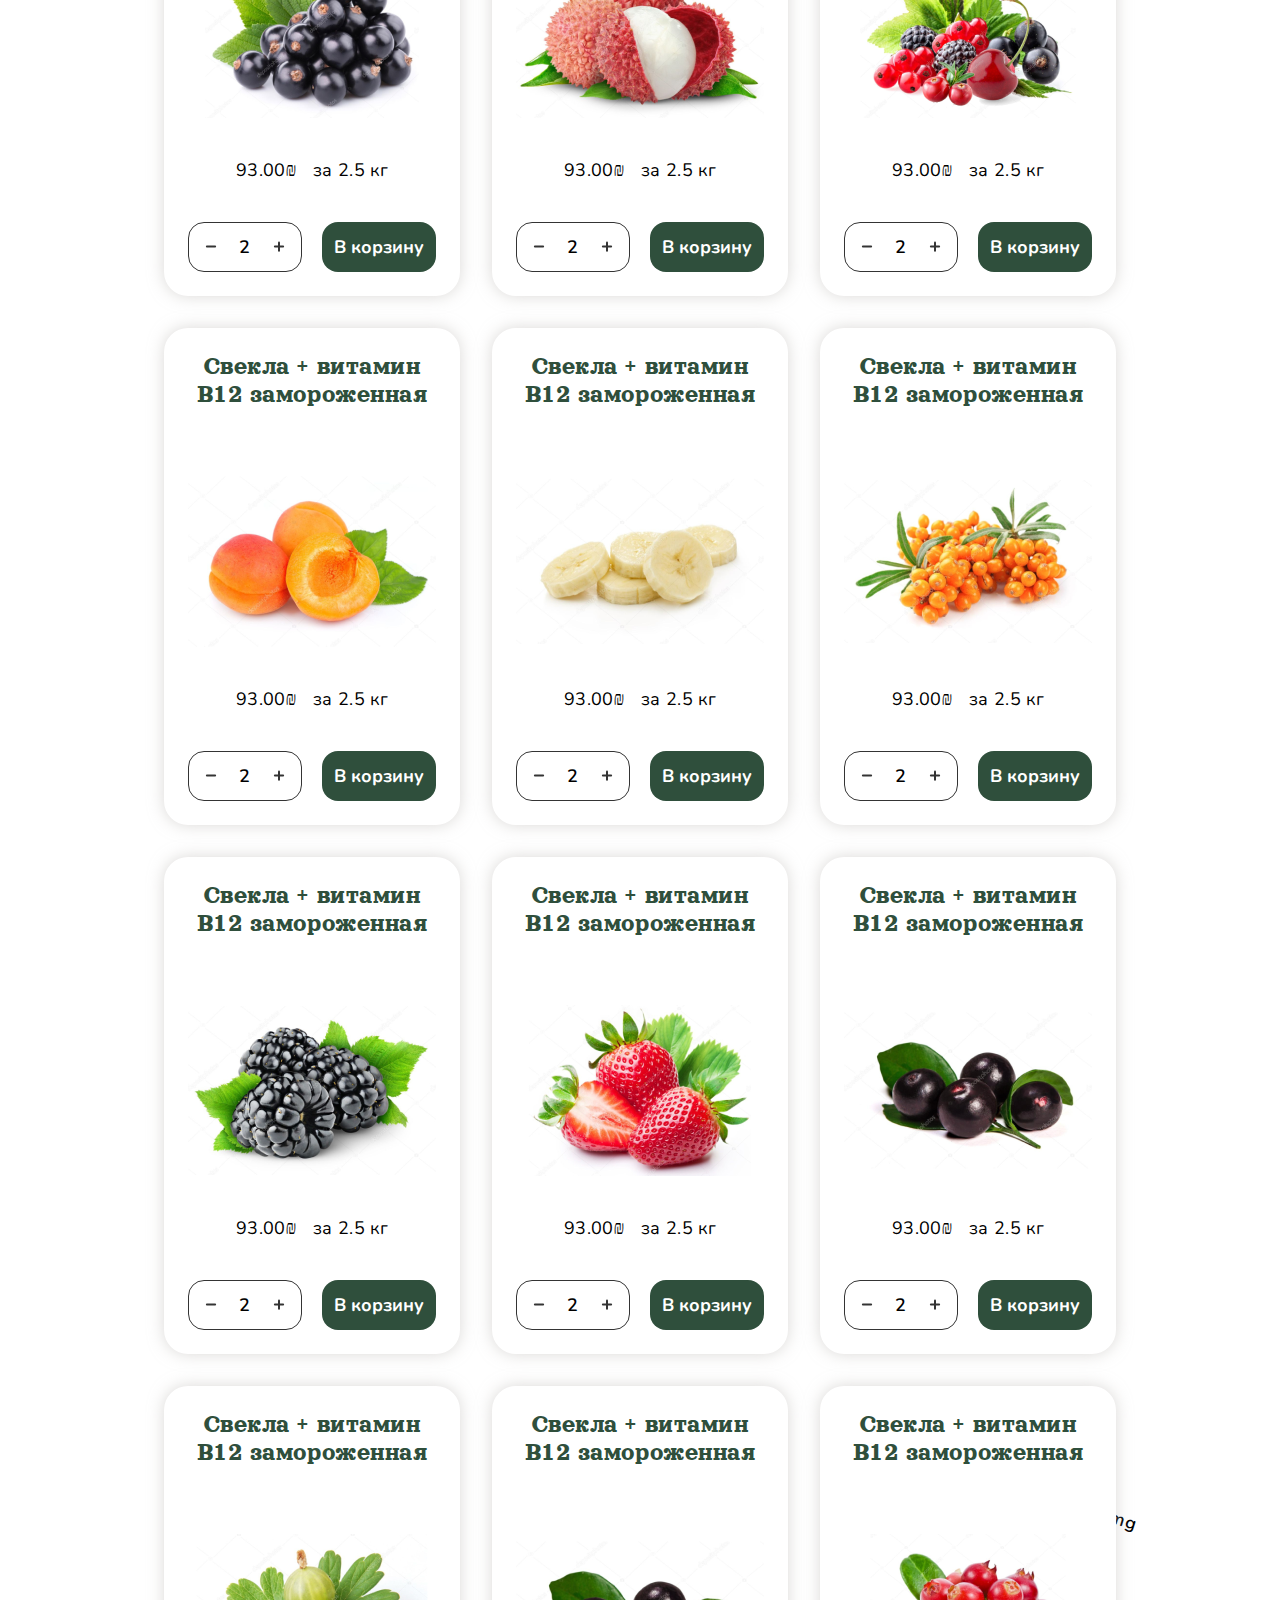
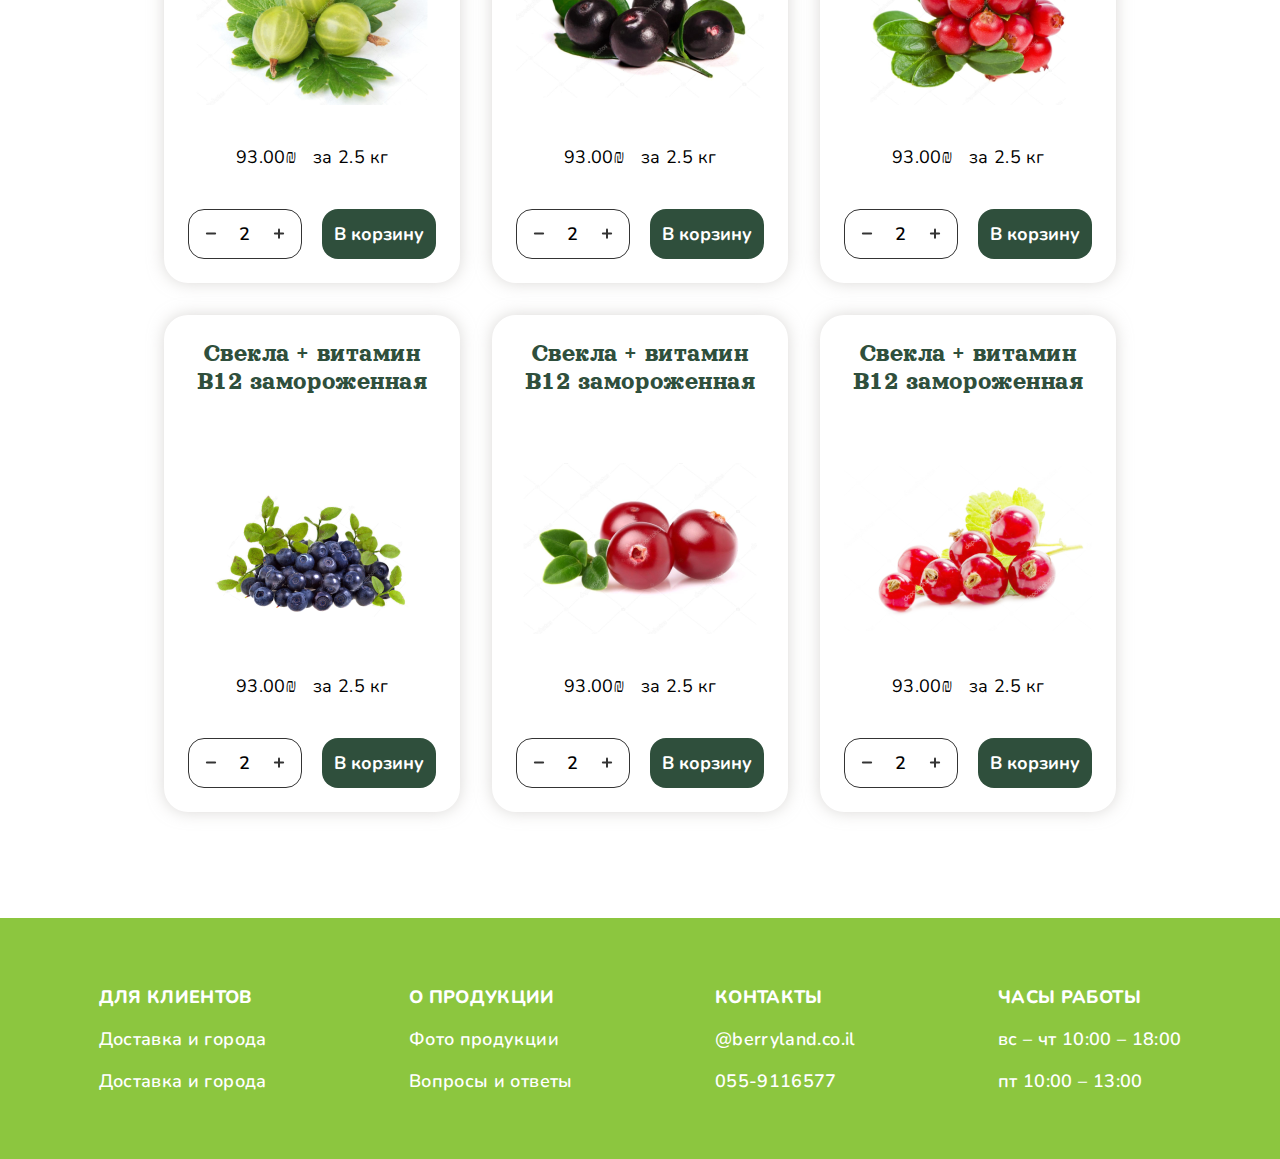
==== commit 4e9698f4: "Add files via upload" ====
--- a/html/berries.html
+++ b/html/berries.html
@@ -7,29 +7,62 @@
     <link rel="icon" href="../img/berry.png">
 
     <link rel="stylesheet" href="../css/styles.css">
+    <link rel="stylesheet" href="../css/media.css">
+
+    <script src="../js/main.js" defer></script>
     
 </head>
 <body>
     <div class="wrapper">
         <header class="header">
+          <div class="menu__btn-section">
+            <button class="menu__btn">
+              <span></span>
+              <span></span>
+              <span></span>
+            </button> 
+          </div>
+
             <div class="container">
                 <div class="header-inner">
-                    <div class="menu">
+
+                  <nav class="menu">
+                    <ul class="menu__ul">
+                    <li class="menu-list__item"> <a class="menu__list-link" href="#">Иврит<img src="img/israel-flag-icon.png" alt="flag" class="menu-list__item-img"></a></li>
+                    <li class="menu-list__item-here">Все продукты</li>
+                    <li class="menu-list__item"> <a class="menu__list-link" href="#">Рецепты</a> </li>
+                    <li class="menu-list__item"><a class="menu__list-link" href="./html/delivery.html">Доставка</a></li>
+                    <li class="menu-list__item"><a class="menu__list-link" href="#">Оплата</a></li>
+                    </ul>
+                  </nav>
+                      <nav class="menu-desktop">
+
+
                         <ul class="menu-list__right">
-                            <li class="menu-list__item"> <a href="#">Иврит<img src="../img/israel-flag-icon.png" alt="flag" class="menu-list__item-img"></a></li>
+                            <li class="menu-list__item"> <a class="menu__list-link" href="#">Иврит<img src="../img/israel-flag-icon.png" alt="flag" class="menu-list__item-img"></a></li>
                             <li class="menu-list__item-here">Все продукты</li>
-                            <li class="menu-list__item"> <a href="#">Рецепты</a> </li>
+                            <li class="menu-list__item"> <a class="menu__list-link" href="#">Рецепты</a> </li>
                         </ul>
-                        </div>
+
+                      </nav>
+
                         <img src="../img/logo.svg" alt="logo" class="menu-logo">
-                        <div class="menu">
+
+                        <nav class="menu-desktop">
                         <ul class="menu-list__left">
-                            <li class="menu-list__item"><a href="#">Доставка</a></li>
-                            <li class="menu-list__item"><a href="#">Оплата</a></li>
-                            <li class="menu-list__item"><a href="#">Корзина</a></li>
+                          <li class="menu-list__item"><a class="menu__list-link" href="./delivery.html">Доставка</a></li>
+                          <li class="menu-list__item"><a class="menu__list-link" href="#">Оплата</a></li>
+                          <li class="menu-list__item"><a class="menu__list-link cart-link" href="#">Корзина</a></li>
                         </ul>
-                    </div>
-                    </div>
+
+                      </nav>
+
+                    </div>
+
+                    <nav class="shopping-cart">
+                      <img src="../img/ShoppingCart.svg" alt="cart" class="shopping-cart__img">
+                    </nav>
+
                 </div>
         </header>
 
--- a/css/styles.css
+++ b/css/styles.css
@@ -1,4 +1,4 @@
-@import './normalize.css';
+@import url('./normalize.css');
 @import url('https://fonts.googleapis.com/css2?family=Nunito:wght@400;700&display=swap');
 @import url('https://fonts.googleapis.com/css2?family=Orelega+One&display=swap');
 
@@ -6,6 +6,7 @@
     box-sizing: border-box;
     max-height: 100%;
     min-height: 100vh;
+    overflow-x: hidden;
 }
 
 *, *::after, *::before{
@@ -26,14 +27,10 @@
     margin: 0;
 }
 
-:root {
-    --index: calc(1vw + 1vh);
-}
-
 }
 html, body{
     height: 100%;
-
+    scroll-behavior: smooth;
 }
 
 body{
@@ -44,14 +41,12 @@
     font-weight: 600;
     line-height: normal;
     letter-spacing: 0.0225rem;
-    overflow-x: hidden;
 }
 
 .wrapper{
     min-height: 100%;
     display: flex;
     flex-direction: column;
-    min-height: calc(100vh - calc(var(--index)*0.05));
 }
 
 .header{
@@ -84,7 +79,18 @@
     margin-top: 3.25rem;
 }
 
+.menu__btn{
+    display: none;
+}
+.shopping-cart{
+    display: none;
+}
+
 .menu{
+    display: none;
+}
+
+.menu-desktop{
     margin: 3rem;
     margin-top: 1rem;
 }
@@ -145,6 +151,10 @@
     position: absolute;
     z-index: -1;
 }
+.mobile-back{
+    display: none;
+}
+
 .main-back__left, .main-back__right{
     position: absolute;
     z-index: -1;
@@ -160,7 +170,7 @@
     height: 28rem;
     transform: rotate(89.524deg);
     top: 190vh;
-    left: -4vh;
+    left: -10vh;
 }
 
 .left-3{
@@ -176,19 +186,20 @@
     height: 30.8015rem;
     transform: rotate(-4.387deg);
     top: 130.38vh;
-    left: 172vh;
+    right: -50vh;
+    
 }
 .right-2{
     width: 40rem;
     top: 240.5vh;
-    left: 165vh;
+    right: -30vh;
 }
 .right-3{
     width: 27.625rem;
     height: 28rem;
     transform: rotate(17.189deg);
     top: 350.44vh;
-    left: 165vh;
+    right: -20vh;
 }
 
 
@@ -235,16 +246,50 @@
     font-family: Nunito;
     display: inline-flex;
     align-items: flex-start;
-    gap: 2.75rem;
     text-decoration: underline 1px rgba(244, 118, 118, 0.50);
     text-underline-offset: 12px;
     margin-bottom: 4.5rem;
+    gap: 2.75rem;
 }
 
 .main-menu__item.active{
     text-decoration: underline 3px #F47676;
     
 }
+.main-menu__item{
+    display: flex;
+    position: relative;
+    transition: .5s ease;
+}
+
+.main-menu__item::before {
+    content: '';
+    position: absolute;
+    left: 0;
+    bottom: -9px;
+    height: 3px;
+    width: 0;
+    background-color: #F47676;
+    transition: .5s ease;
+}
+
+.main-menu__item:hover::before {
+    width: 100%;
+}
+
+.main-menu__item::after {
+    content: '';
+    position: absolute;
+    left: 0;
+    bottom: 0;
+    height: 0;
+    width: 100%;
+    background-color: #F47676;
+    transition: .4s ease;
+    z-index: -1;
+}
+
+
 
 .main-menu__line{
     top: 2.5rem;
@@ -284,6 +329,10 @@
     margin-bottom: 1rem;
     align-items: flex-start;
     flex-direction: column;
+}
+
+.cart-trash{
+    cursor: pointer;
 }
 
 .cart-trash__item{
@@ -341,15 +390,47 @@
     align-items: center;
     width: 7.125rem;
     padding: 0.75rem 1rem;
-    justify-content: space-between;
-    align-items: center;
     flex-shrink: 0;
     border-radius: 1rem;
     border: 1px solid #343434;
     background: transparent;
-    color: #000;
+    color: #343434;
     cursor: pointer;
-}
+    transition: all 0.3s cubic-bezier(0.23, 1, 0.320, 1);
+    overflow: hidden;
+}
+
+.quantity-cart2::before {
+  content: '';
+  position: absolute;
+  inset: 0;
+  margin: auto;
+  width: 50px;
+  height: 50px;
+  border-radius: inherit;
+  scale: 0;
+  z-index: -1;
+  background-color: #2F4F3C;
+  transition: all 0.6s cubic-bezier(0.23, 1, 0.320, 1);
+}
+
+.quantity-cart2:hover::before {
+  scale: 3;
+}
+
+.quantity-cart2:hover {
+  color: #FFF;
+  border: #2F4F3C;
+  box-shadow: 0 0px 20px #343434;
+  scale: 1.1;
+  
+}
+
+.quantity-cart2:active {
+  scale: 1;
+}
+
+
 
 /* CARDS */
 .card-layout {
@@ -379,7 +460,7 @@
 
 .card{
     display: flex;
-    width: 18.5rem;
+    max-width: 18.5rem;
     padding: 1.5rem;
     flex-direction: column;
     align-items: center;
@@ -404,6 +485,7 @@
 }
 
 .card-img{
+    width: 100%;
     margin-bottom: 1.25rem;
 }
 
@@ -465,7 +547,7 @@
     display: flex;
     width: 7.125rem;
     padding: 0.75rem 0.5rem;
-    justify-content: space-between;
+    justify-content: center;
     align-items: center;
     border-radius: 1rem;
     background: #2F4F3C;
@@ -476,18 +558,26 @@
     font-weight: 700;
     padding: 0.75rem;
 }
+  .quantity-cart:hover {
+    box-shadow: 0 0px 20px #343434;
+    scale: 1.1;
+    
+  }
+  
+  .quantity-cart:active {
+    scale: 1;
+  }
 
 .card-layout, .card-layout__item{
     transition: 400ms;
 }
 
 .card-layout .card-layout__item:hover {
-    transform: scale(1.05);
+    transform: scale(1.05, 1.05);
   }
   
 .card-layout:hover > .card-layout__item:not(:hover) {
-    filter: blur(1px);
-    transform: scale(0.95);
+    transform: scale(0.95, 0.95);
 }
 
 /* FOOTER */
@@ -518,22 +608,30 @@
     font-weight: 800;
 }
 
-/* ADAPTATION */
-@media (min-width: 2000px){
-    .main-back__left, .main-back__right{
-        display: block;
-    }
-}
-
-
-@media (max-width: 1680px){
- .right-1, .right-2, .right-3{
-    margin-left: 85rem;
- }
-}
-
-@media (max-width: 1480px){
-    .right-1, .right-2, .right-3{
-       margin-left: 65rem;
-    }
-   }+.menu__btn{
+  width: 2.5rem;
+  height: 3rem;
+  display: flex;
+  flex-direction: column;
+  justify-content: space-evenly;
+  position: absolute;
+  background-color: transparent;
+  padding: 0;
+  border: none;
+  z-index: 2;
+  display: none;
+
+}
+.menu__btn:hover{
+  background-color: transparent;
+  padding: 0;
+  border: none;
+}
+
+.menu__btn span{
+  height: 3px;
+  background-color: #2F4F3C;
+  border-radius: 1rem;
+  width: 100%;
+}
+
--- a/css/media.css
+++ b/css/media.css
@@ -0,0 +1,244 @@
+/* ADAPTATION */
+@media (min-width: 2800px){
+    .main-back__left, .main-back__right{
+        display: none;
+    }
+}
+
+@media (max-width: 1680px){
+    .cart{
+        display: none;
+    }
+
+    .cart-link{
+        color: #8CC63F;
+        cursor:default;
+    }
+
+    .shopping-cart{
+        display: block;
+        position: absolute;
+        right: 2vh;
+        cursor: pointer;
+    }
+    .shopping-cart:hover .shopping-cart__img {
+        animation: slide-in-left 0.6s cubic-bezier(0.250, 0.460, 0.450, 0.940) both;
+      }
+      
+      @keyframes slide-in-left {
+        0% {
+          transform: translateX(-8px);
+          opacity: 0;
+        }
+      
+        100% {
+          transform: translateX(0px);
+          opacity: 1;
+        }
+      }
+
+    .header{
+        top: 0rem;
+    }
+}
+
+@media (max-width: 1350px){
+    .card-layout{
+        grid-template-columns: repeat(3, 1fr);
+    }
+}
+
+@media (max-width: 1150px){
+    .footer{
+        height: 20em;
+        justify-content: flex-start;
+        
+    }
+    .footer-menu{
+        display: grid;
+        grid-template-columns: repeat(2, 1fr);
+        gap: 2.5rem;
+    }
+
+    .footer-menu__list{
+        margin-left: 2rem;
+    }
+}
+
+@media (max-width: 1030px){
+
+    /* MENU-BURGER */
+    .menu-desktop{
+        display: none;
+    }
+
+    .menu__btn{
+        display: flex;
+        cursor: pointer;
+    }
+
+    .shopping-cart{
+        z-index: 4;
+    }
+
+    .menu__btn-section{
+        top: 1rem;
+        left: 2.25rem;
+        position: absolute;
+    }
+
+    .menu__btn{
+        position: relative;
+        z-index: 4;
+    }
+
+    .menu{
+        display: flex;
+        position: absolute;
+        z-index: 3;
+        background: #8CC63F;
+        flex-direction: column;
+        align-items: center;
+        top: 0;
+        right: 0;
+        left: 0;
+        bottom: 0;
+        padding-top: 6.5rem;
+        height: 26rem;
+        border-radius: 1.5rem;
+        transform:translateY(-110%);
+        transition: transform 1s ease-in-out;
+    }
+
+    .menu__ul{
+        display: flex;
+        flex-direction: column;
+        align-items: center;
+    }
+
+    .menu-list__item, .menu-list__item-here{
+        margin-bottom: 2.25rem;
+    }
+
+    .menu.menu__list-item--active{
+        transform:translateY(0%)
+    }
+
+    /* SIZES */
+    .header{
+        height: 5rem;
+    }
+
+    .header-inner{
+        margin-top: 0;
+    }
+
+    .shopping-cart{
+        top: 0.5rem;
+    }
+
+    .menu-logo{
+        width: 80%;
+    }
+}
+
+@media (max-width: 980px){
+    .card-layout{
+        grid-template-columns: repeat(2, 1fr);
+    }
+}
+
+@media (max-width: 880px){
+    .footer{
+        font-size: 1rem;
+    }
+
+    .main-back__left, .main-back__right{
+        display: none;
+    }
+    .main-back{
+        display: none;
+    }
+    .mobile-back{
+        display: inline-block;
+        position: absolute;
+        width: 100%;
+        z-index: -1;
+    }
+    
+}
+
+@media (max-width: 800px){
+    .footer{
+        height: 40rem;
+    }
+    .footer-menu{
+        grid-template-columns: repeat(1, 1fr);
+    }
+
+    .main-screen{
+        margin: 0 1rem;
+    }
+
+    .main-title{
+        font-size: 3.0625rem;
+        margin-bottom: 2.12rem;
+        width: 31.5rem;
+    }
+
+    .main-title__line{
+        margin-bottom: 1.25rem;
+    }
+
+    .main-delivery__title{
+        font-size: 2rem;
+        margin-bottom: 2rem;
+    }
+    
+    .main-menu__list{
+        font-size: 1.25rem;
+        font-style: normal;
+        font-weight: 400;
+    }
+
+    .card{
+        width: 13.125rem;
+        gap: 0;
+        padding: 1rem;
+    }
+
+    .card-title{
+        font-size: 1.25rem;
+        letter-spacing: 0.025rem;
+    }
+
+    .card-price{
+        flex-wrap: wrap;
+        margin-bottom: 2rem;
+        justify-content: center;
+        height: 2rem;
+    }
+
+    .cart-adder{
+        flex-direction: column;
+    }
+    .quantity{
+        width: 11.125rem;
+    }
+    .quantity-cart{
+        width: 11.125rem;
+    }
+
+    .card-layout__item{
+        margin: 0.625rem;
+    }
+}
+
+@media (max-width: 500px){
+    .card-layout{
+        grid-template-columns: repeat(1, 1fr);
+    }
+    .main-menu__list{
+        gap: 1rem;
+    }
+}